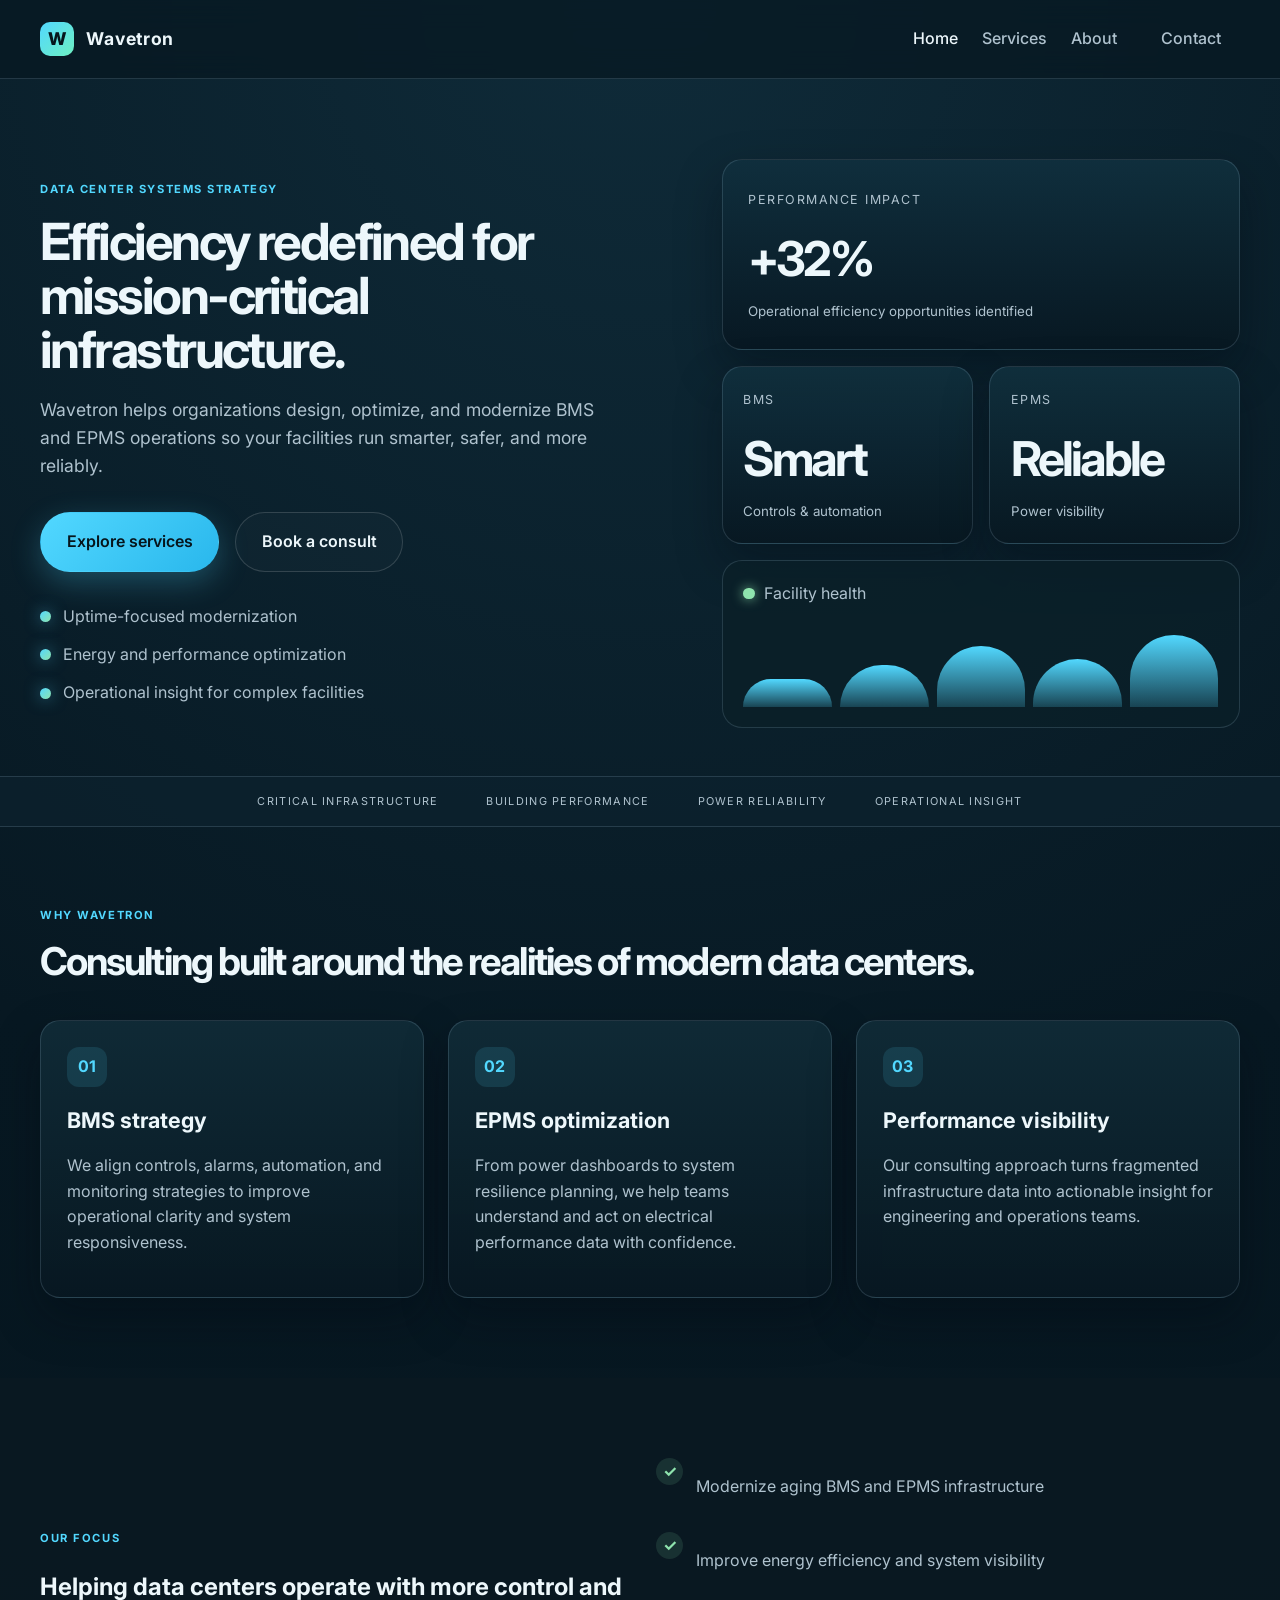
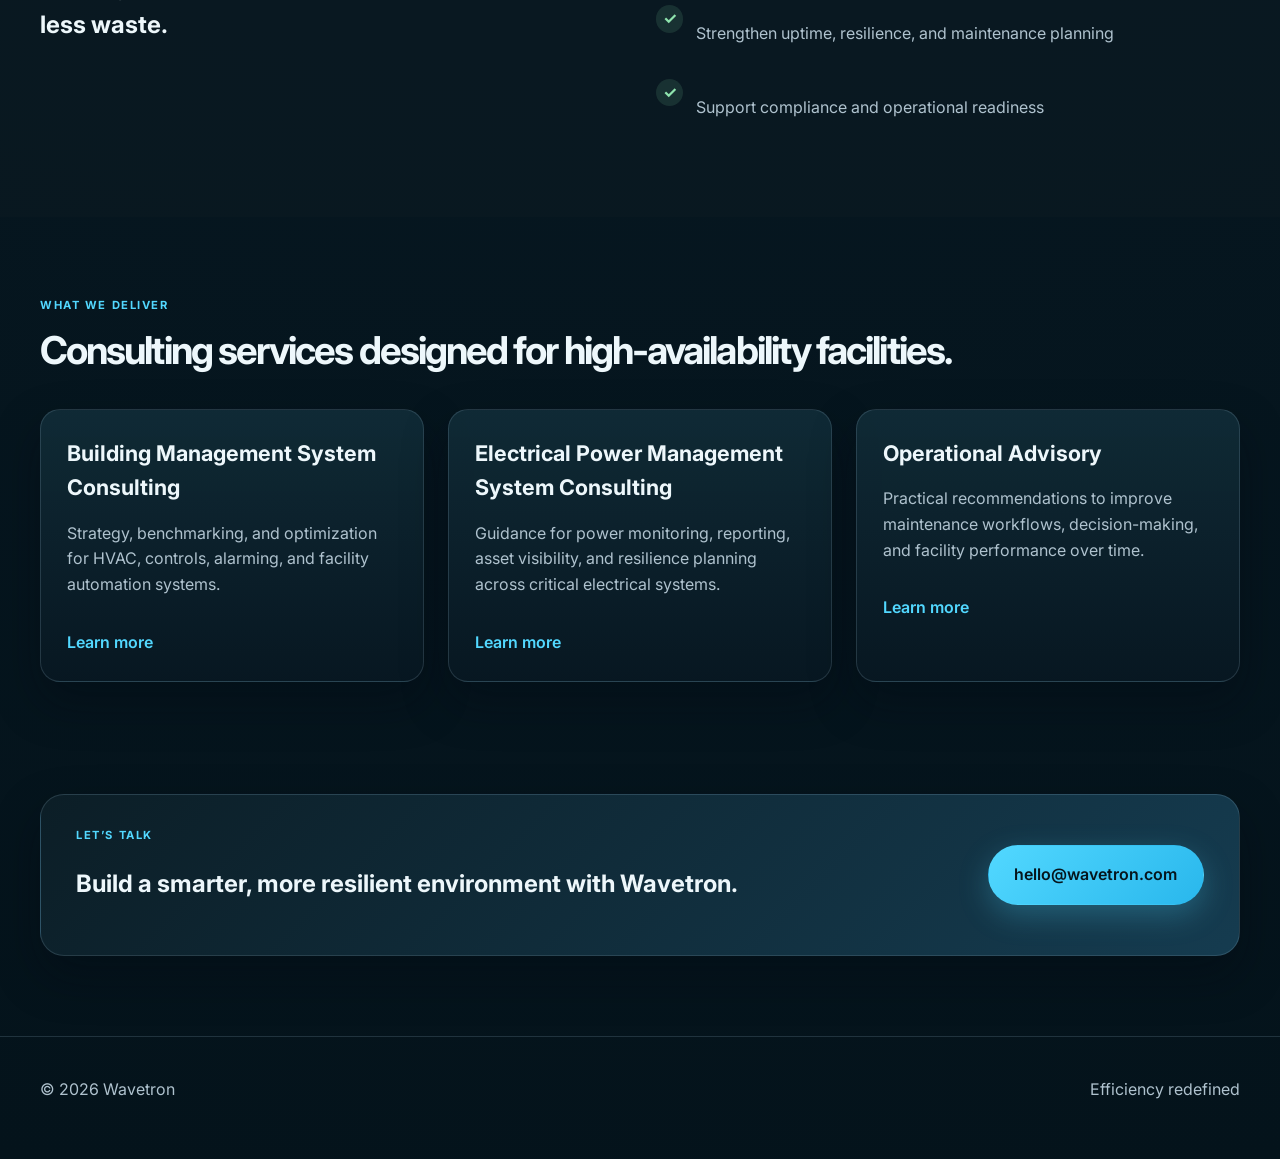
==== index.html @ efdc1553 "Create the Wavetron marketing website with home, services, and about pages plus styling and mobile n" ====
<!DOCTYPE html>
<html lang="en">
  <head>
    <meta charset="UTF-8" />
    <meta name="viewport" content="width=device-width, initial-scale=1.0" />
    <meta
      name="description"
      content="Wavetron provides BMS and EPMS consulting for data centers, helping operators improve uptime, energy efficiency, and operational performance."
    />
    <title>Wavetron | Efficiency Redefined</title>
    <link rel="preconnect" href="https://fonts.googleapis.com" />
    <link rel="preconnect" href="https://fonts.gstatic.com" crossorigin />
    <link
      href="https://fonts.googleapis.com/css2?family=Inter:wght@400;500;600;700;800&display=swap"
      rel="stylesheet"
    />
    <link rel="stylesheet" href="styles.css" />
  </head>
  <body>
    <header class="site-header">
      <div class="container nav-wrap">
        <a href="index.html" class="brand" aria-label="Wavetron home">
          <span class="brand-mark">W</span>
          <span>Wavetron</span>
        </a>

        <button class="nav-toggle" aria-label="Toggle navigation" aria-expanded="false">
          <span></span>
          <span></span>
          <span></span>
        </button>

        <nav class="site-nav" aria-label="Main navigation">
          <a href="index.html" class="active">Home</a>
          <a href="services.html">Services</a>
          <a href="about.html">About</a>
          <a href="#contact" class="btn btn-sm">Contact</a>
        </nav>
      </div>
    </header>

    <main>
      <section class="hero">
        <div class="container hero-grid">
          <div class="hero-copy">
            <p class="eyebrow">Data center systems strategy</p>
            <h1>Efficiency redefined for mission-critical infrastructure.</h1>
            <p class="lead">
              Wavetron helps organizations design, optimize, and modernize BMS and EPMS operations
              so your facilities run smarter, safer, and more reliably.
            </p>
            <div class="hero-actions">
              <a href="services.html" class="btn btn-primary">Explore services</a>
              <a href="#contact" class="btn btn-secondary">Book a consult</a>
            </div>
            <ul class="hero-points">
              <li>Uptime-focused modernization</li>
              <li>Energy and performance optimization</li>
              <li>Operational insight for complex facilities</li>
            </ul>
          </div>

          <div class="hero-panel" aria-label="Data center systems overview">
            <div class="metric-card large">
              <span class="metric-label">Performance impact</span>
              <strong>+32%</strong>
              <small>Operational efficiency opportunities identified</small>
            </div>
            <div class="mini-grid">
              <div class="metric-card">
                <span class="metric-label">BMS</span>
                <strong>Smart</strong>
                <small>Controls & automation</small>
              </div>
              <div class="metric-card">
                <span class="metric-label">EPMS</span>
                <strong>Reliable</strong>
                <small>Power visibility</small>
              </div>
            </div>
            <div class="signal-box">
              <div class="signal-header">
                <span class="dot green"></span>
                <span>Facility health</span>
              </div>
              <div class="signal-lines">
                <span></span>
                <span></span>
                <span></span>
                <span></span>
                <span></span>
              </div>
            </div>
          </div>
        </div>
      </section>

      <section class="logo-strip">
        <div class="container strip-inner">
          <span>Critical infrastructure</span>
          <span>Building performance</span>
          <span>Power reliability</span>
          <span>Operational insight</span>
        </div>
      </section>

      <section class="section">
        <div class="container">
          <div class="section-heading">
            <p class="eyebrow">Why Wavetron</p>
            <h2>Consulting built around the realities of modern data centers.</h2>
          </div>

          <div class="feature-grid">
            <article class="feature-card">
              <div class="icon">01</div>
              <h3>BMS strategy</h3>
              <p>
                We align controls, alarms, automation, and monitoring strategies to improve operational clarity and system responsiveness.
              </p>
            </article>
            <article class="feature-card">
              <div class="icon">02</div>
              <h3>EPMS optimization</h3>
              <p>
                From power dashboards to system resilience planning, we help teams understand and act on electrical performance data with confidence.
              </p>
            </article>
            <article class="feature-card">
              <div class="icon">03</div>
              <h3>Performance visibility</h3>
              <p>
                Our consulting approach turns fragmented infrastructure data into actionable insight for engineering and operations teams.
              </p>
            </article>
          </div>
        </div>
      </section>

      <section class="section alt-bg">
        <div class="container split-layout">
          <div>
            <p class="eyebrow">Our focus</p>
            <h2>Helping data centers operate with more control and less waste.</h2>
          </div>
          <div class="check-list">
            <div>
              <span class="check">✓</span>
              <p>Modernize aging BMS and EPMS infrastructure</p>
            </div>
            <div>
              <span class="check">✓</span>
              <p>Improve energy efficiency and system visibility</p>
            </div>
            <div>
              <span class="check">✓</span>
              <p>Strengthen uptime, resilience, and maintenance planning</p>
            </div>
            <div>
              <span class="check">✓</span>
              <p>Support compliance and operational readiness</p>
            </div>
          </div>
        </div>
      </section>

      <section class="section">
        <div class="container">
          <div class="section-heading">
            <p class="eyebrow">What we deliver</p>
            <h2>Consulting services designed for high-availability facilities.</h2>
          </div>

          <div class="service-preview-grid">
            <article class="preview-card">
              <h3>Building Management System Consulting</h3>
              <p>
                Strategy, benchmarking, and optimization for HVAC, controls, alarming, and facility automation systems.
              </p>
              <a href="services.html">Learn more</a>
            </article>
            <article class="preview-card">
              <h3>Electrical Power Management System Consulting</h3>
              <p>
                Guidance for power monitoring, reporting, asset visibility, and resilience planning across critical electrical systems.
              </p>
              <a href="services.html">Learn more</a>
            </article>
            <article class="preview-card">
              <h3>Operational Advisory</h3>
              <p>
                Practical recommendations to improve maintenance workflows, decision-making, and facility performance over time.
              </p>
              <a href="services.html">Learn more</a>
            </article>
          </div>
        </div>
      </section>

      <section class="cta-band" id="contact">
        <div class="container cta-inner">
          <div>
            <p class="eyebrow">Let’s talk</p>
            <h2>Build a smarter, more resilient environment with Wavetron.</h2>
          </div>
          <a href="mailto:hello@wavetron.com" class="btn btn-primary">hello@wavetron.com</a>
        </div>
      </section>
    </main>

    <footer class="site-footer">
      <div class="container footer-inner">
        <p>© <span id="year"></span> Wavetron</p>
        <p>Efficiency redefined</p>
      </div>
    </footer>

    <script src="script.js"></script>
  </body>
</html>
---- styles.css ----
:root {
  --bg: #071822;
  --bg-soft: #0d2330;
  --panel: rgba(12, 31, 39, 0.9);
  --panel-strong: #102f3d;
  --line: rgba(161, 196, 214, 0.18);
  --text: #edf7fb;
  --muted: #afc2ce;
  --accent: #52d8ff;
  --accent-strong: #29b7ec;
  --accent-soft: rgba(82, 216, 255, 0.12);
  --success: #8fe4ae;
  --shadow: 0 20px 45px rgba(3, 9, 17, 0.35);
  --radius: 20px;
  --max-width: 1200px;
}

* {
  box-sizing: border-box;
}

html {
  scroll-behavior: smooth;
}

body {
  margin: 0;
  font-family: "Inter", sans-serif;
  background: radial-gradient(circle at top, #0f2b39 0%, var(--bg) 42%, #04131b 100%);
  color: var(--text);
  line-height: 1.6;
}

a {
  color: inherit;
  text-decoration: none;
}

img {
  max-width: 100%;
  display: block;
}

.container {
  width: min(var(--max-width), calc(100% - 2rem));
  margin: 0 auto;
}

.site-header {
  position: sticky;
  top: 0;
  z-index: 20;
  backdrop-filter: blur(14px);
  background: rgba(7, 24, 34, 0.75);
  border-bottom: 1px solid var(--line);
}

.nav-wrap {
  display: flex;
  align-items: center;
  justify-content: space-between;
  min-height: 78px;
}

.brand {
  display: inline-flex;
  align-items: center;
  gap: 0.75rem;
  font-size: 1.1rem;
  font-weight: 700;
  letter-spacing: 0.04em;
}

.brand-mark {
  display: inline-grid;
  place-items: center;
  width: 2.15rem;
  height: 2.15rem;
  border-radius: 10px;
  background: linear-gradient(135deg, var(--accent), #6df0c2);
  color: #06151c;
  font-weight: 800;
}

.site-nav {
  display: flex;
  align-items: center;
  gap: 1.5rem;
}

.site-nav a {
  color: var(--muted);
  font-weight: 500;
  transition: color 0.2s ease;
}

.site-nav a:hover,
.site-nav a.active {
  color: var(--text);
}

.nav-toggle {
  display: none;
  flex-direction: column;
  gap: 0.3rem;
  background: transparent;
  border: 0;
  padding: 0.3rem;
  cursor: pointer;
}

.nav-toggle span {
  display: block;
  width: 1.5rem;
  height: 2px;
  background: var(--text);
  border-radius: 999px;
}

.btn {
  display: inline-flex;
  align-items: center;
  justify-content: center;
  border-radius: 999px;
  border: 1px solid transparent;
  font-weight: 600;
  transition: transform 0.2s ease, box-shadow 0.2s ease;
}

.btn:hover {
  transform: translateY(-1px);
}

.btn-sm {
  padding: 0.75rem 1.15rem;
}

.btn-primary {
  background: linear-gradient(135deg, var(--accent), var(--accent-strong));
  color: #06151c;
  padding: 1rem 1.6rem;
  box-shadow: 0 10px 30px rgba(82, 216, 255, 0.26);
}

.btn-secondary {
  border-color: rgba(255, 255, 255, 0.15);
  background: rgba(255, 255, 255, 0.02);
  color: var(--text);
  padding: 1rem 1.6rem;
}

.hero, .page-hero {
  padding: 5rem 0 3rem;
}

.hero-grid {
  display: grid;
  grid-template-columns: 1.1fr 0.9fr;
  gap: 3rem;
  align-items: center;
}

.eyebrow {
  margin: 0 0 1rem;
  text-transform: uppercase;
  letter-spacing: 0.14em;
  font-size: 0.7rem;
  font-weight: 700;
  color: var(--accent);
}

.hero-copy h1,
.page-hero h1,
.section-heading h2,
.detail-card h2,
.about-intro h2 {
  margin: 0;
  line-height: 1.05;
  letter-spacing: -0.05em;
}

.hero-copy h1 {
  font-size: clamp(2.8rem, 4vw, 5rem);
  max-width: 620px;
}

.lead {
  max-width: 560px;
  margin: 1.2rem 0 0;
  color: var(--muted);
  font-size: 1.1rem;
}

.hero-actions {
  display: flex;
  flex-wrap: wrap;
  gap: 1rem;
  margin-top: 2rem;
}

.hero-points {
  list-style: none;
  padding: 0;
  margin: 2rem 0 0;
  display: grid;
  gap: 0.8rem;
  color: var(--muted);
}

.hero-points li {
  display: flex;
  align-items: center;
  gap: 0.75rem;
}

.hero-points li::before {
  content: "";
  width: 0.7rem;
  height: 0.7rem;
  border-radius: 50%;
  background: linear-gradient(135deg, var(--accent), var(--success));
  box-shadow: 0 0 16px rgba(82, 216, 255, 0.5);
}

.hero-panel {
  display: grid;
  gap: 1rem;
}

.metric-card {
  background: linear-gradient(180deg, rgba(16, 47, 61, 0.96), rgba(8, 24, 34, 0.96));
  border: 1px solid var(--line);
  border-radius: var(--radius);
  padding: 1.2rem 1.3rem;
  box-shadow: var(--shadow);
}

.metric-card.large {
  padding: 1.6rem;
}

.metric-label {
  display: inline-block;
  color: var(--muted);
  font-size: 0.78rem;
  text-transform: uppercase;
  letter-spacing: 0.12em;
  margin-bottom: 0.7rem;
}

.metric-card strong {
  display: block;
  font-size: clamp(2rem, 4vw, 3rem);
  letter-spacing: -0.06em;
}

.metric-card small {
  color: var(--muted);
}

.mini-grid {
  display: grid;
  grid-template-columns: repeat(2, minmax(0, 1fr));
  gap: 1rem;
}

.signal-box {
  background: rgba(11, 32, 41, 0.9);
  border: 1px solid var(--line);
  border-radius: var(--radius);
  padding: 1.25rem 1.3rem;
}

.signal-header {
  display: flex;
  align-items: center;
  gap: 0.6rem;
  color: var(--muted);
}

.dot {
  width: 0.7rem;
  height: 0.7rem;
  display: inline-block;
  border-radius: 50%;
}

.dot.green {
  background: var(--success);
  box-shadow: 0 0 12px rgba(143, 228, 174, 0.8);
}

.signal-lines {
  display: grid;
  grid-template-columns: repeat(5, minmax(0, 1fr));
  gap: 0.5rem;
  align-items: end;
  height: 80px;
  margin-top: 1.3rem;
}

.signal-lines span {
  display: block;
  border-radius: 999px 999px 0 0;
  background: linear-gradient(180deg, var(--accent), rgba(82, 216, 255, 0.2));
}

.signal-lines span:nth-child(1) { height: 35%; }
.signal-lines span:nth-child(2) { height: 52%; }
.signal-lines span:nth-child(3) { height: 76%; }
.signal-lines span:nth-child(4) { height: 60%; }
.signal-lines span:nth-child(5) { height: 90%; }

.logo-strip {
  border-top: 1px solid var(--line);
  border-bottom: 1px solid var(--line);
  background: rgba(13, 35, 48, 0.55);
}

.strip-inner {
  display: flex;
  justify-content: center;
  flex-wrap: wrap;
  gap: 1.5rem 3rem;
  padding: 1rem 0;
  color: var(--muted);
  text-transform: uppercase;
  letter-spacing: 0.12em;
  font-size: 0.68rem;
}

.section {
  padding: 5rem 0;
}

.alt-bg {
  background: rgba(10, 25, 33, 0.7);
}

.section-heading {
  margin-bottom: 2.4rem;
}

.section-heading.narrow {
  max-width: 760px;
}

.section-heading h2,
.detail-card h2,
.about-intro h2 {
  font-size: clamp(2.2rem, 3vw, 3.2rem);
}

.feature-grid,
.service-preview-grid,
.team-grid,
.impact-grid,
.values-grid {
  display: grid;
  gap: 1.5rem;
}

.feature-grid {
  grid-template-columns: repeat(3, minmax(0, 1fr));
}

.feature-card,
.preview-card,
.team-card,
.impact-card,
.value-card,
.detail-card {
  background: linear-gradient(180deg, rgba(17, 44, 56, 0.9), rgba(8, 24, 34, 0.92));
  border: 1px solid var(--line);
  border-radius: var(--radius);
  box-shadow: var(--shadow);
}

.feature-card,
.preview-card,
.team-card,
.impact-card,
.value-card {
  padding: 1.6rem;
}

.feature-card .icon {
  display: inline-grid;
  place-items: center;
  width: 2.5rem;
  height: 2.5rem;
  border-radius: 12px;
  background: var(--accent-soft);
  color: var(--accent);
  font-weight: 700;
  margin-bottom: 1rem;
}

.feature-card h3,
.preview-card h3,
.team-card h3,
.value-card h3 {
  margin: 0 0 0.8rem;
  font-size: 1.35rem;
}

.feature-card p,
.preview-card p,
.team-card p,
.impact-card p,
.value-card p,
.detail-card p,
.about-intro p,
.timeline-item p,
.check-list p,
.service-details li {
  color: var(--muted);
}

.split-layout {
  display: grid;
  grid-template-columns: 1fr 1fr;
  gap: 2rem;
  align-items: center;
}

.check-list {
  display: grid;
  gap: 1rem;
}

.check-list > div {
  display: flex;
  align-items: flex-start;
  gap: 0.8rem;
}

.check {
  display: inline-grid;
  place-items: center;
  width: 1.7rem;
  height: 1.7rem;
  border-radius: 50%;
  background: rgba(143, 228, 174, 0.12);
  color: var(--success);
  font-weight: 700;
}

.service-preview-grid {
  grid-template-columns: repeat(3, minmax(0, 1fr));
}

.preview-card a {
  display: inline-block;
  margin-top: 1rem;
  color: var(--accent);
  font-weight: 600;
}

.cta-band {
  padding: 2rem 0 5rem;
}

.cta-inner {
  display: flex;
  align-items: center;
  justify-content: space-between;
  gap: 1.5rem;
  background: linear-gradient(135deg, rgba(12, 31, 39, 0.96), rgba(22, 62, 82, 0.96));
  border: 1px solid var(--line);
  border-radius: 24px;
  padding: 2rem 2.2rem;
  box-shadow: var(--shadow);
}

.compact-band {
  padding-top: 0;
}

.site-footer {
  border-top: 1px solid var(--line);
  padding: 1.5rem 0 2.5rem;
}

.footer-inner {
  display: flex;
  align-items: center;
  justify-content: space-between;
  gap: 1rem;
  color: var(--muted);
}

.page-hero.compact {
  padding-top: 4.5rem;
}

.narrow {
  max-width: 820px;
}

.service-details {
  display: grid;
  grid-template-columns: repeat(2, minmax(0, 1fr));
  gap: 1.5rem;
}

.detail-card {
  padding: 2rem;
}

.detail-card ul {
  margin: 1.3rem 0 0;
  padding-left: 1.1rem;
  display: grid;
  gap: 0.7rem;
}

.timeline {
  display: grid;
  gap: 1rem;
}

.timeline-item {
  display: grid;
  grid-template-columns: 72px 1fr;
  gap: 1rem;
  background: rgba(15, 37, 48, 0.9);
  border: 1px solid var(--line);
  border-radius: var(--radius);
  padding: 1.2rem 1.4rem;
}

.timeline-item span {
  display: inline-grid;
  place-items: center;
  width: 3rem;
  height: 3rem;
  border-radius: 50%;
  background: var(--accent-soft);
  color: var(--accent);
  font-weight: 700;
}

.timeline-item h3 {
  margin: 0 0 0.35rem;
}

.impact-grid {
  grid-template-columns: repeat(3, minmax(0, 1fr));
}

.impact-card strong {
  display: block;
  margin-bottom: 0.6rem;
  font-size: 1.2rem;
}

.about-intro {
  display: grid;
  grid-template-columns: 1.1fr 0.9fr;
  gap: 2rem;
  align-items: center;
}

.team-grid {
  grid-template-columns: repeat(3, minmax(0, 1fr));
}

.avatar {
  display: inline-grid;
  place-items: center;
  width: 3.3rem;
  height: 3.3rem;
  border-radius: 50%;
  background: linear-gradient(135deg, var(--accent), #8fe4ae);
  color: #06151c;
  font-weight: 800;
  margin-bottom: 0.95rem;
}

.values-grid {
  grid-template-columns: repeat(3, minmax(0, 1fr));
}

.value-card span {
  display: inline-block;
  color: var(--accent);
  font-weight: 700;
  margin-bottom: 0.8rem;
}

@media (max-width: 900px) {
  .hero-grid,
  .split-layout,
  .about-intro,
  .service-details,
  .feature-grid,
  .service-preview-grid,
  .team-grid,
  .impact-grid,
  .values-grid {
    grid-template-columns: 1fr;
  }

  .cta-inner,
  .footer-inner {
    flex-direction: column;
    align-items: flex-start;
  }
}

@media (max-width: 720px) {
  .nav-toggle {
    display: flex;
  }

  .site-nav {
    position: absolute;
    top: 78px;
    left: 1rem;
    right: 1rem;
    display: none;
    flex-direction: column;
    align-items: flex-start;
    gap: 0.8rem;
    padding: 1rem 1.2rem;
    background: rgba(7, 24, 34, 0.96);
    border: 1px solid var(--line);
    border-radius: 18px;
    box-shadow: var(--shadow);
  }

  .site-nav.is-open {
    display: flex;
  }

  .hero {
    padding-top: 3rem;
  }

  .section {
    padding: 4rem 0;
  }

  .cta-inner {
    padding: 1.5rem;
  }
}
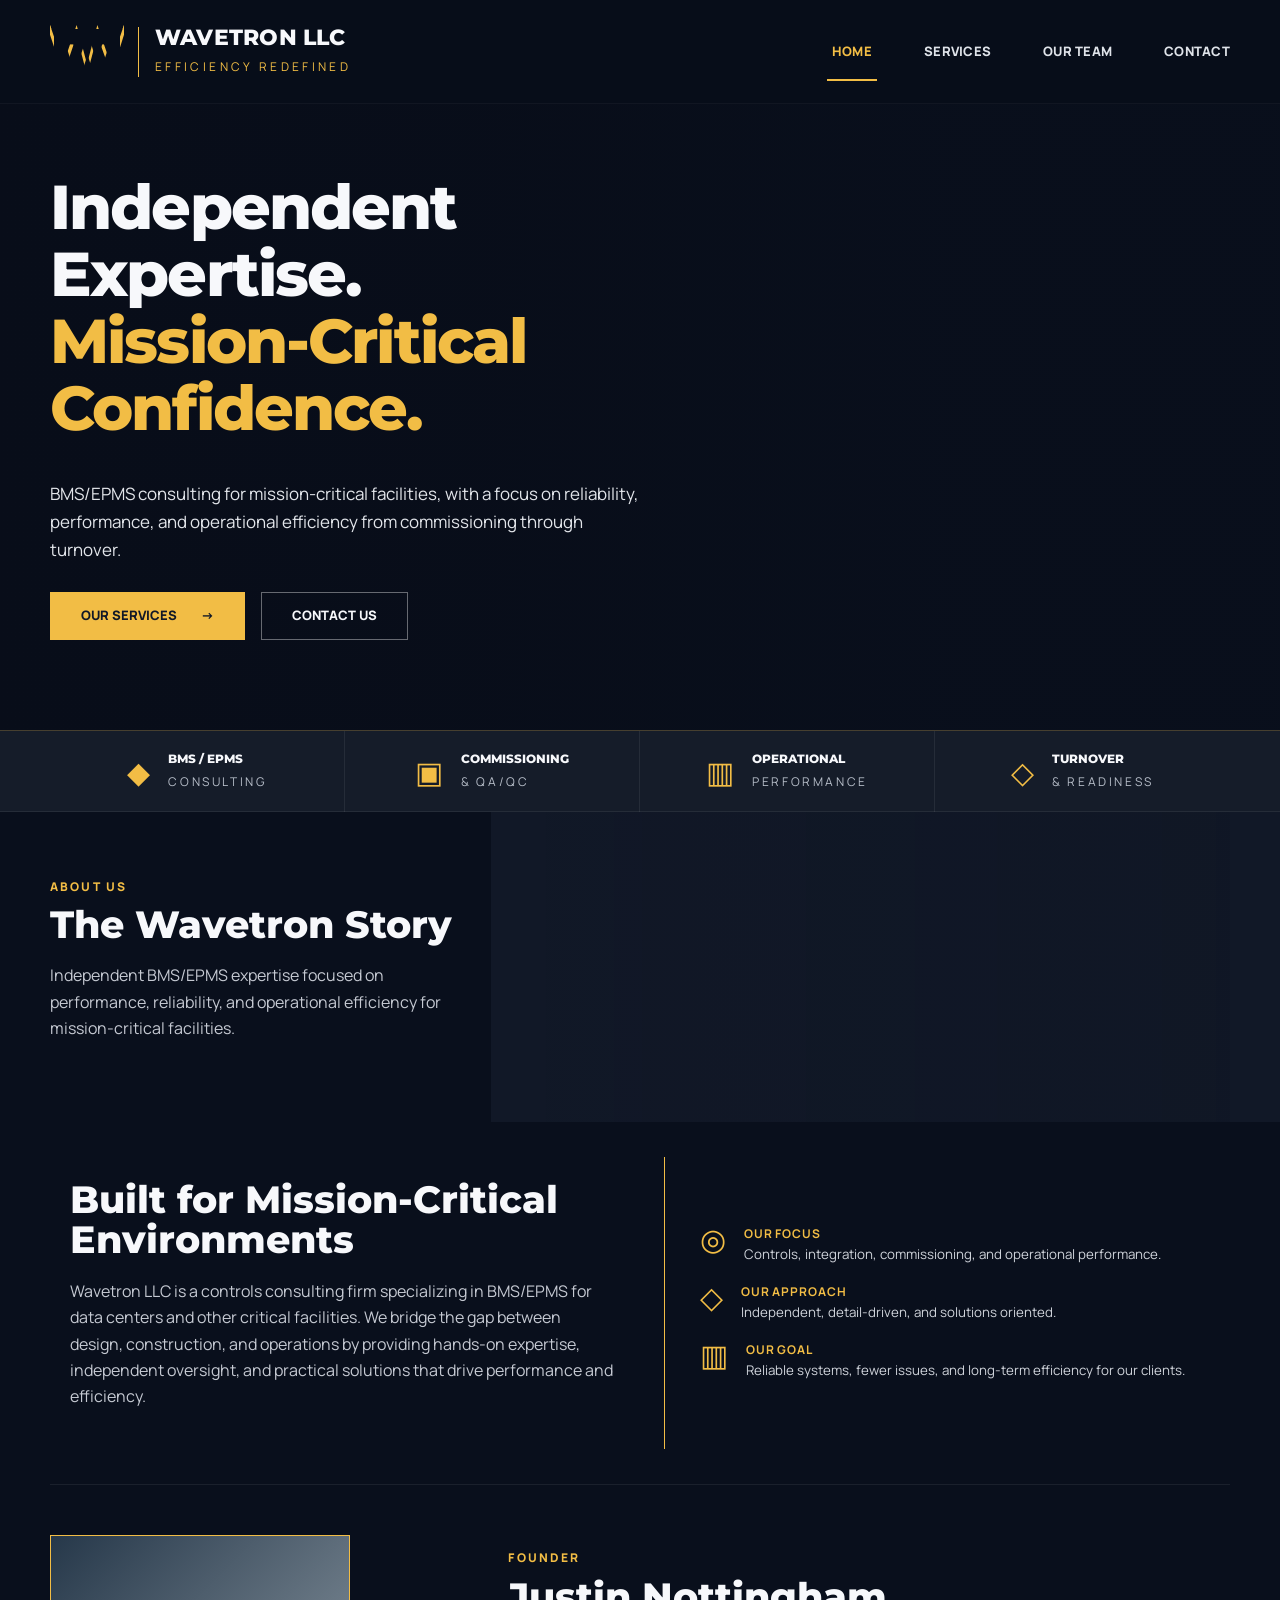
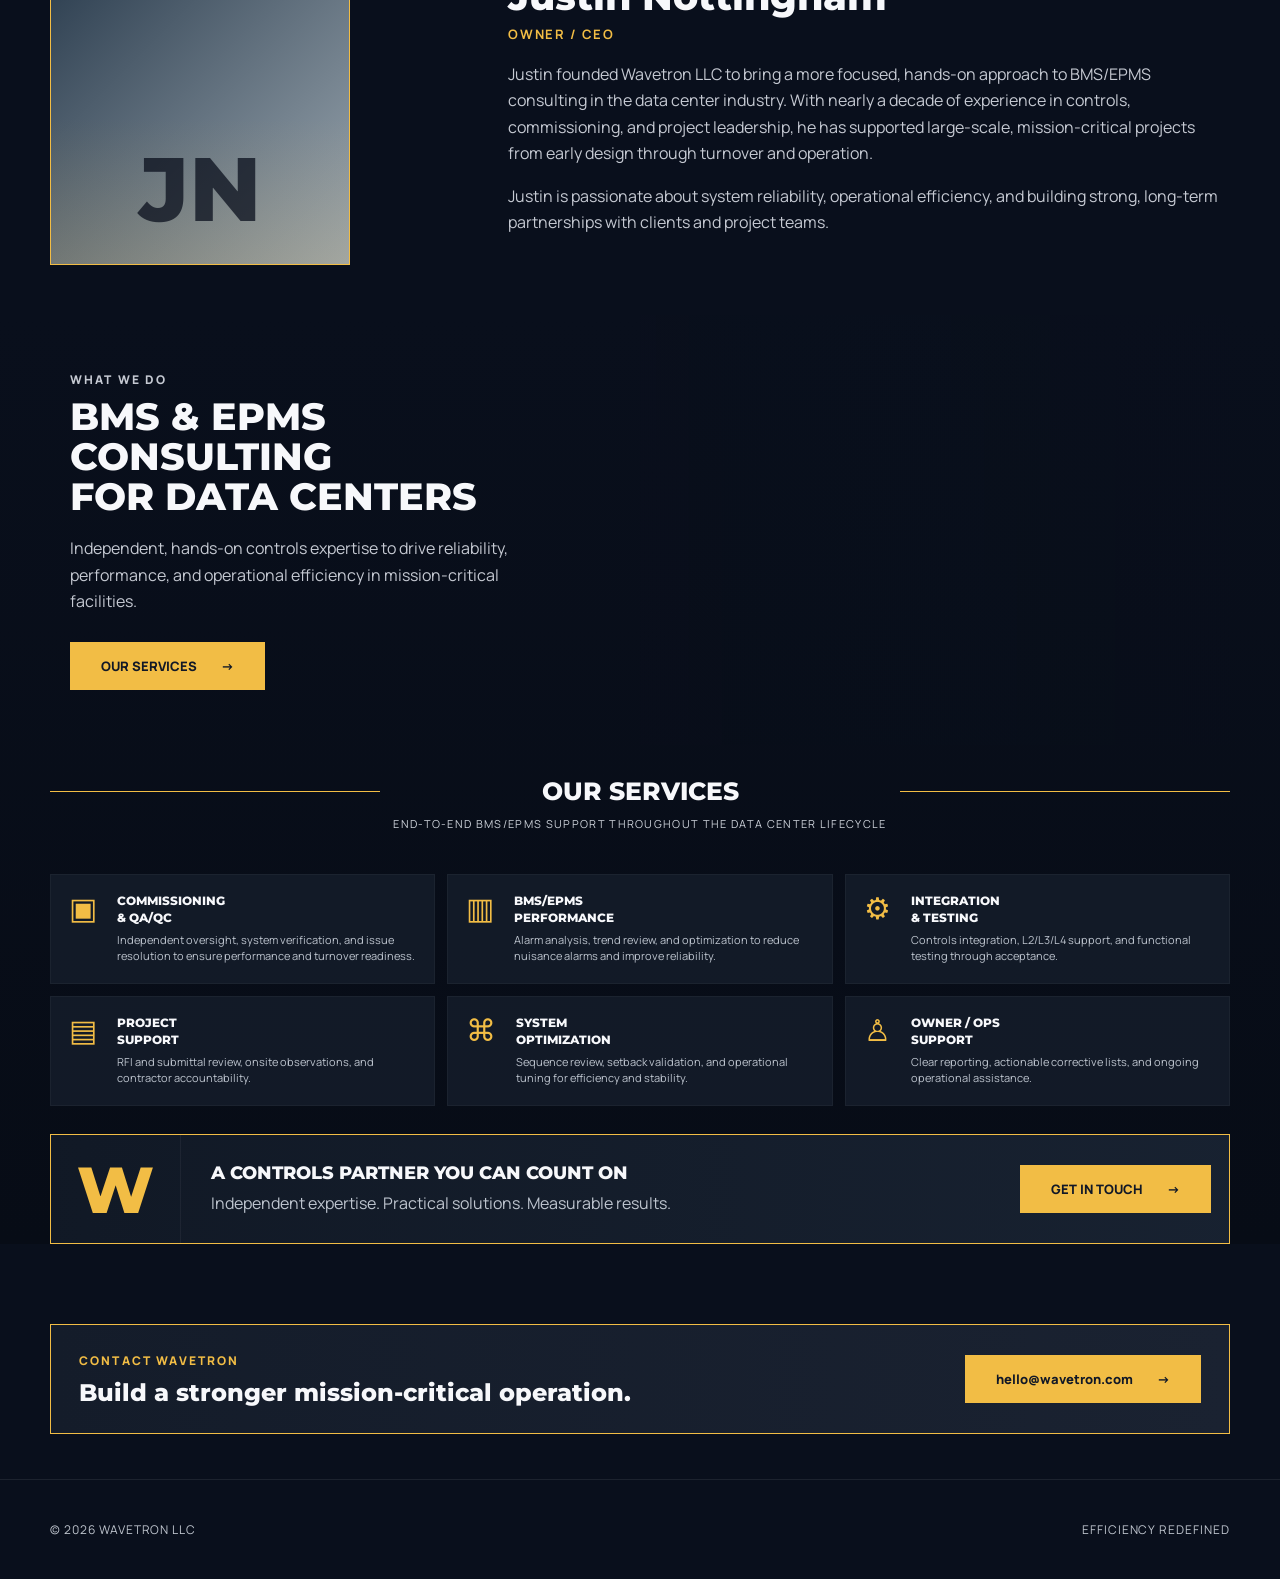
==== commit 9489179d: "Redesign Wavetron website to match the supplied dark navy and gold reference layout" ====
--- a/index.html
+++ b/index.html
@@ -3,218 +3,122 @@
   <head>
     <meta charset="UTF-8" />
     <meta name="viewport" content="width=device-width, initial-scale=1.0" />
-    <meta
-      name="description"
-      content="Wavetron provides BMS and EPMS consulting for data centers, helping operators improve uptime, energy efficiency, and operational performance."
-    />
-    <title>Wavetron | Efficiency Redefined</title>
+    <meta name="description" content="Wavetron provides BMS and EPMS consulting for mission-critical facilities, with a focus on reliability, performance, and operational efficiency." />
+    <title>Wavetron LLC | Efficiency Redefined</title>
     <link rel="preconnect" href="https://fonts.googleapis.com" />
     <link rel="preconnect" href="https://fonts.gstatic.com" crossorigin />
-    <link
-      href="https://fonts.googleapis.com/css2?family=Inter:wght@400;500;600;700;800&display=swap"
-      rel="stylesheet"
-    />
+    <link href="https://fonts.googleapis.com/css2?family=Manrope:wght@400;500;600;700;800&family=Montserrat:wght@600;700;800&display=swap" rel="stylesheet" />
     <link rel="stylesheet" href="styles.css" />
   </head>
   <body>
     <header class="site-header">
       <div class="container nav-wrap">
-        <a href="index.html" class="brand" aria-label="Wavetron home">
-          <span class="brand-mark">W</span>
-          <span>Wavetron</span>
+        <a href="index.html" class="brand" aria-label="Wavetron LLC home">
+          <span class="brand-mark" aria-hidden="true">W</span>
+          <span class="brand-copy"><strong>WAVETRON LLC</strong><small>EFFICIENCY REDEFINED</small></span>
         </a>
-
-        <button class="nav-toggle" aria-label="Toggle navigation" aria-expanded="false">
-          <span></span>
-          <span></span>
-          <span></span>
-        </button>
-
+        <button class="nav-toggle" aria-label="Toggle navigation" aria-expanded="false"><span></span><span></span><span></span></button>
         <nav class="site-nav" aria-label="Main navigation">
-          <a href="index.html" class="active">Home</a>
-          <a href="services.html">Services</a>
-          <a href="about.html">About</a>
-          <a href="#contact" class="btn btn-sm">Contact</a>
+          <a href="index.html" class="active">HOME</a>
+          <a href="services.html">SERVICES</a>
+          <a href="about.html">OUR TEAM</a>
+          <a href="#contact">CONTACT</a>
         </nav>
       </div>
     </header>
 
     <main>
-      <section class="hero">
+      <section class="hero home-hero">
         <div class="container hero-grid">
           <div class="hero-copy">
-            <p class="eyebrow">Data center systems strategy</p>
-            <h1>Efficiency redefined for mission-critical infrastructure.</h1>
-            <p class="lead">
-              Wavetron helps organizations design, optimize, and modernize BMS and EPMS operations
-              so your facilities run smarter, safer, and more reliably.
-            </p>
+            <h1>Independent Expertise.<br><span>Mission-Critical Confidence.</span></h1>
+            <p class="lead">BMS/EPMS consulting for mission-critical facilities, with a focus on reliability, performance, and operational efficiency from commissioning through turnover.</p>
             <div class="hero-actions">
-              <a href="services.html" class="btn btn-primary">Explore services</a>
-              <a href="#contact" class="btn btn-secondary">Book a consult</a>
-            </div>
-            <ul class="hero-points">
-              <li>Uptime-focused modernization</li>
-              <li>Energy and performance optimization</li>
-              <li>Operational insight for complex facilities</li>
-            </ul>
-          </div>
-
-          <div class="hero-panel" aria-label="Data center systems overview">
-            <div class="metric-card large">
-              <span class="metric-label">Performance impact</span>
-              <strong>+32%</strong>
-              <small>Operational efficiency opportunities identified</small>
-            </div>
-            <div class="mini-grid">
-              <div class="metric-card">
-                <span class="metric-label">BMS</span>
-                <strong>Smart</strong>
-                <small>Controls & automation</small>
-              </div>
-              <div class="metric-card">
-                <span class="metric-label">EPMS</span>
-                <strong>Reliable</strong>
-                <small>Power visibility</small>
-              </div>
-            </div>
-            <div class="signal-box">
-              <div class="signal-header">
-                <span class="dot green"></span>
-                <span>Facility health</span>
-              </div>
-              <div class="signal-lines">
-                <span></span>
-                <span></span>
-                <span></span>
-                <span></span>
-                <span></span>
-              </div>
+              <a href="services.html" class="btn btn-primary">OUR SERVICES <span aria-hidden="true">→</span></a>
+              <a href="#contact" class="btn btn-secondary">CONTACT US</a>
             </div>
           </div>
         </div>
       </section>
 
-      <section class="logo-strip">
-        <div class="container strip-inner">
-          <span>Critical infrastructure</span>
-          <span>Building performance</span>
-          <span>Power reliability</span>
-          <span>Operational insight</span>
+      <section class="capabilities-strip" aria-label="Core capabilities">
+        <div class="container capability-grid">
+          <div class="capability"><span class="line-icon">◆</span><div><strong>BMS / EPMS</strong><small>CONSULTING</small></div></div>
+          <div class="capability"><span class="line-icon">▣</span><div><strong>COMMISSIONING</strong><small>&amp; QA/QC</small></div></div>
+          <div class="capability"><span class="line-icon">▥</span><div><strong>OPERATIONAL</strong><small>PERFORMANCE</small></div></div>
+          <div class="capability"><span class="line-icon">◇</span><div><strong>TURNOVER</strong><small>&amp; READINESS</small></div></div>
         </div>
       </section>
 
-      <section class="section">
-        <div class="container">
-          <div class="section-heading">
-            <p class="eyebrow">Why Wavetron</p>
-            <h2>Consulting built around the realities of modern data centers.</h2>
+      <section class="story-section">
+        <div class="container story-grid">
+          <div class="story-copy">
+            <p class="eyebrow">ABOUT US</p>
+            <h2>The Wavetron Story</h2>
+            <p>Independent BMS/EPMS expertise focused on performance, reliability, and operational efficiency for mission-critical facilities.</p>
           </div>
-
-          <div class="feature-grid">
-            <article class="feature-card">
-              <div class="icon">01</div>
-              <h3>BMS strategy</h3>
-              <p>
-                We align controls, alarms, automation, and monitoring strategies to improve operational clarity and system responsiveness.
-              </p>
-            </article>
-            <article class="feature-card">
-              <div class="icon">02</div>
-              <h3>EPMS optimization</h3>
-              <p>
-                From power dashboards to system resilience planning, we help teams understand and act on electrical performance data with confidence.
-              </p>
-            </article>
-            <article class="feature-card">
-              <div class="icon">03</div>
-              <h3>Performance visibility</h3>
-              <p>
-                Our consulting approach turns fragmented infrastructure data into actionable insight for engineering and operations teams.
-              </p>
-            </article>
+          <div class="story-image" role="img" aria-label="Mission-critical data center corridor"></div>
+        </div>
+        <div class="container story-details">
+          <div class="story-main">
+            <h2>Built for Mission-Critical Environments</h2>
+            <p>Wavetron LLC is a controls consulting firm specializing in BMS/EPMS for data centers and other critical facilities. We bridge the gap between design, construction, and operations by providing hands-on expertise, independent oversight, and practical solutions that drive performance and efficiency.</p>
+          </div>
+          <div class="story-list">
+            <div><span class="line-icon">◎</span><p><strong>OUR FOCUS</strong><small>Controls, integration, commissioning, and operational performance.</small></p></div>
+            <div><span class="line-icon">◇</span><p><strong>OUR APPROACH</strong><small>Independent, detail-driven, and solutions oriented.</small></p></div>
+            <div><span class="line-icon">▥</span><p><strong>OUR GOAL</strong><small>Reliable systems, fewer issues, and long-term efficiency for our clients.</small></p></div>
+          </div>
+        </div>
+        <div class="container founder-grid">
+          <div class="founder-portrait"><span>JN</span></div>
+          <div class="founder-copy">
+            <p class="eyebrow">FOUNDER</p>
+            <h2>Justin Nottingham</h2>
+            <h3>OWNER / CEO</h3>
+            <p>Justin founded Wavetron LLC to bring a more focused, hands-on approach to BMS/EPMS consulting in the data center industry. With nearly a decade of experience in controls, commissioning, and project leadership, he has supported large-scale, mission-critical projects from early design through turnover and operation.</p>
+            <p>Justin is passionate about system reliability, operational efficiency, and building strong, long-term partnerships with clients and project teams.</p>
           </div>
         </div>
       </section>
 
-      <section class="section alt-bg">
-        <div class="container split-layout">
-          <div>
-            <p class="eyebrow">Our focus</p>
-            <h2>Helping data centers operate with more control and less waste.</h2>
+      <section class="services-preview">
+        <div class="container services-hero-grid">
+          <div class="services-copy">
+            <p class="eyebrow">WHAT WE DO</p>
+            <h2>BMS &amp; EPMS<br>CONSULTING<br>FOR DATA CENTERS</h2>
+            <p>Independent, hands-on controls expertise to drive reliability, performance, and operational efficiency in mission-critical facilities.</p>
+            <a href="services.html" class="btn btn-primary">OUR SERVICES <span>→</span></a>
           </div>
-          <div class="check-list">
-            <div>
-              <span class="check">✓</span>
-              <p>Modernize aging BMS and EPMS infrastructure</p>
-            </div>
-            <div>
-              <span class="check">✓</span>
-              <p>Improve energy efficiency and system visibility</p>
-            </div>
-            <div>
-              <span class="check">✓</span>
-              <p>Strengthen uptime, resilience, and maintenance planning</p>
-            </div>
-            <div>
-              <span class="check">✓</span>
-              <p>Support compliance and operational readiness</p>
-            </div>
+          <div class="services-image" role="img" aria-label="Data center infrastructure hallway"></div>
+        </div>
+        <div class="container">
+          <div class="services-heading"><h2>OUR SERVICES</h2><p>END-TO-END BMS/EPMS SUPPORT THROUGHOUT THE DATA CENTER LIFECYCLE</p></div>
+          <div class="services-grid">
+            <article><span class="line-icon">▣</span><div><h3>COMMISSIONING<br>&amp; QA/QC</h3><p>Independent oversight, system verification, and issue resolution to ensure performance and turnover readiness.</p></div></article>
+            <article><span class="line-icon">▥</span><div><h3>BMS/EPMS<br>PERFORMANCE</h3><p>Alarm analysis, trend review, and optimization to reduce nuisance alarms and improve reliability.</p></div></article>
+            <article><span class="line-icon">⚙</span><div><h3>INTEGRATION<br>&amp; TESTING</h3><p>Controls integration, L2/L3/L4 support, and functional testing through acceptance.</p></div></article>
+            <article><span class="line-icon">▤</span><div><h3>PROJECT<br>SUPPORT</h3><p>RFI and submittal review, onsite observations, and contractor accountability.</p></div></article>
+            <article><span class="line-icon">⌘</span><div><h3>SYSTEM<br>OPTIMIZATION</h3><p>Sequence review, setback validation, and operational tuning for efficiency and stability.</p></div></article>
+            <article><span class="line-icon">♙</span><div><h3>OWNER / OPS<br>SUPPORT</h3><p>Clear reporting, actionable corrective lists, and ongoing operational assistance.</p></div></article>
           </div>
-        </div>
-      </section>
-
-      <section class="section">
-        <div class="container">
-          <div class="section-heading">
-            <p class="eyebrow">What we deliver</p>
-            <h2>Consulting services designed for high-availability facilities.</h2>
-          </div>
-
-          <div class="service-preview-grid">
-            <article class="preview-card">
-              <h3>Building Management System Consulting</h3>
-              <p>
-                Strategy, benchmarking, and optimization for HVAC, controls, alarming, and facility automation systems.
-              </p>
-              <a href="services.html">Learn more</a>
-            </article>
-            <article class="preview-card">
-              <h3>Electrical Power Management System Consulting</h3>
-              <p>
-                Guidance for power monitoring, reporting, asset visibility, and resilience planning across critical electrical systems.
-              </p>
-              <a href="services.html">Learn more</a>
-            </article>
-            <article class="preview-card">
-              <h3>Operational Advisory</h3>
-              <p>
-                Practical recommendations to improve maintenance workflows, decision-making, and facility performance over time.
-              </p>
-              <a href="services.html">Learn more</a>
-            </article>
+          <div class="cta-panel">
+            <span class="cta-mark">W</span>
+            <div><h2>A CONTROLS PARTNER YOU CAN COUNT ON</h2><p>Independent expertise. Practical solutions. Measurable results.</p></div>
+            <a href="#contact" class="btn btn-primary">GET IN TOUCH <span>→</span></a>
           </div>
         </div>
       </section>
 
       <section class="cta-band" id="contact">
         <div class="container cta-inner">
-          <div>
-            <p class="eyebrow">Let’s talk</p>
-            <h2>Build a smarter, more resilient environment with Wavetron.</h2>
-          </div>
-          <a href="mailto:hello@wavetron.com" class="btn btn-primary">hello@wavetron.com</a>
+          <div><p class="eyebrow">CONTACT WAVETRON</p><h2>Build a stronger mission-critical operation.</h2></div>
+          <a href="mailto:hello@wavetron.com" class="btn btn-primary">hello@wavetron.com <span>→</span></a>
         </div>
       </section>
     </main>
 
-    <footer class="site-footer">
-      <div class="container footer-inner">
-        <p>© <span id="year"></span> Wavetron</p>
-        <p>Efficiency redefined</p>
-      </div>
-    </footer>
-
+    <footer class="site-footer"><div class="container footer-inner"><p>© <span id="year"></span> WAVETRON LLC</p><p>EFFICIENCY REDEFINED</p></div></footer>
     <script src="script.js"></script>
   </body>
 </html>
--- a/styles.css
+++ b/styles.css
@@ -1,648 +1,116 @@
 :root {
-  --bg: #071822;
-  --bg-soft: #0d2330;
-  --panel: rgba(12, 31, 39, 0.9);
-  --panel-strong: #102f3d;
-  --line: rgba(161, 196, 214, 0.18);
-  --text: #edf7fb;
-  --muted: #afc2ce;
-  --accent: #52d8ff;
-  --accent-strong: #29b7ec;
-  --accent-soft: rgba(82, 216, 255, 0.12);
-  --success: #8fe4ae;
-  --shadow: 0 20px 45px rgba(3, 9, 17, 0.35);
-  --radius: 20px;
-  --max-width: 1200px;
+  --navy: #090f1c;
+  --navy-2: #101827;
+  --panel: #141c2a;
+  --panel-2: #1a2231;
+  --gold: #f2bd45;
+  --gold-2: #d99c24;
+  --text: #f7f8fb;
+  --muted: #c5c9d2;
+  --line: rgba(242,189,69,.22);
+  --max: 1180px;
 }
+* { box-sizing: border-box; }
+html { scroll-behavior: smooth; }
+body { margin: 0; font-family: "Manrope", sans-serif; background: var(--navy); color: var(--text); line-height: 1.65; }
+a { color: inherit; text-decoration: none; }
+img { max-width: 100%; display: block; }
+.container { width: min(var(--max), calc(100% - 48px)); margin: 0 auto; }
 
-* {
-  box-sizing: border-box;
+.site-header { height: 104px; position: relative; z-index: 30; background: rgba(8,13,25,.96); border-bottom: 1px solid rgba(255,255,255,.04); }
+.nav-wrap { height: 104px; display: flex; align-items: center; justify-content: space-between; }
+.brand { display: flex; align-items: center; gap: 14px; }
+.brand-mark { width: 74px; height: 54px; display: grid; place-items: center; color: var(--gold); border: 4px solid var(--gold); border-bottom: 0; clip-path: polygon(0 0,18% 72%,36% 0,50% 72%,64% 0,82% 72%,100% 0,100% 18%,83% 92%,64% 20%,50% 92%,36% 20%,18% 92%,0 18%); font: 800 38px/1 "Montserrat",sans-serif; padding-top: 8px; }
+.brand-copy { display: flex; flex-direction: column; border-left: 1px solid var(--gold); padding-left: 16px; }
+.brand-copy strong { font: 800 22px/1 "Montserrat",sans-serif; letter-spacing: .01em; }
+.brand-copy small { margin-top: 8px; color: var(--gold); font-size: 12px; letter-spacing: .28em; }
+.site-nav { display: flex; align-items: center; gap: 52px; }
+.site-nav a { position: relative; color: #dfe3e9; font-size: 13px; font-weight: 800; letter-spacing: .02em; }
+.site-nav a.active, .site-nav a:hover { color: var(--gold); }
+.site-nav a.active::after { content:""; position:absolute; left:-5px; right:-5px; bottom:-18px; height:2px; background:var(--gold); }
+.nav-toggle { display:none; border:0; background:transparent; }
+
+.hero { position: relative; min-height: 540px; background: linear-gradient(90deg, rgba(8,13,25,.98) 0%, rgba(8,13,25,.82) 38%, rgba(8,13,25,.12) 74%), url("https://images.unsplash.com/photo-1558494949-ef010cbdcc31?auto=format&fit=crop&w=1800&q=85") center/cover; }
+.home-hero { display:flex; align-items:center; }
+.hero-grid { display:grid; grid-template-columns: 58% 42%; }
+.hero-copy { padding: 70px 0 90px; }
+.hero-copy h1 { margin:0; font: 800 clamp(42px,5vw,62px)/1.08 "Montserrat",sans-serif; letter-spacing:-.03em; }
+.hero-copy h1 span { color:var(--gold); }
+.hero-copy .lead { max-width:590px; margin:38px 0 28px; padding-left:0; border-left:0; color:#e2e5ea; font-size:17px; }
+.hero-actions { display:flex; gap:16px; }
+.btn { min-height:48px; display:inline-flex; align-items:center; justify-content:center; gap:24px; padding:0 30px; border:1px solid transparent; font-size:13px; font-weight:800; }
+.btn-primary { background:var(--gold); color:#111827; border-radius:0; }
+.btn-primary:hover { background:#ffd16a; }
+.btn-secondary { border:1px solid rgba(255,255,255,.38); background:rgba(8,13,25,.25); }
+
+.capabilities-strip { height:82px; background:#151c29; border-top:1px solid var(--line); border-bottom:1px solid rgba(255,255,255,.07); }
+.capability-grid { height:82px; display:grid; grid-template-columns:repeat(4,1fr); }
+.capability { display:flex; align-items:center; justify-content:center; gap:18px; border-right:1px solid rgba(255,255,255,.07); }
+.capability:last-child { border-right:0; }
+.line-icon { color:var(--gold); font-size:30px; line-height:1; }
+.capability div { display:flex; flex-direction:column; }
+.capability strong { font:800 12px/1.2 "Montserrat",sans-serif; }
+.capability small { margin-top:5px; color:#b7bec9; font-size:12px; letter-spacing:.22em; }
+
+.eyebrow { margin:0 0 8px; color:var(--gold); font-size:12px; font-weight:800; letter-spacing:.18em; }
+.story-section { background:var(--navy); }
+.story-grid { position:relative; min-height:310px; display:grid; grid-template-columns:42% 58%; align-items:center; }
+.story-grid::before { content:""; position:absolute; z-index:0; left:-900px; right:-900px; top:0; bottom:0; background:linear-gradient(90deg,#090f1c 0%,#090f1c 45%,#111827 45%,#111827 100%); }
+.story-copy, .story-image { position:relative; z-index:1; }
+.story-copy { padding-right:40px; }
+.story-copy h2 { margin:0 0 10px; font:800 38px/1.1 "Montserrat",sans-serif; }
+.story-copy p:last-child { max-width:430px; color:var(--muted); }
+.story-image { height:310px; background:linear-gradient(90deg,rgba(9,15,28,.05),rgba(9,15,28,.15)), url("https://images.unsplash.com/photo-1558494949-ef010cbdcc31?auto=format&fit=crop&w=1200&q=85") center/cover; }
+.story-details { min-height:310px; display:grid; grid-template-columns:52% 48%; border-bottom:1px solid rgba(255,255,255,.07); }
+.story-main { padding:58px 50px 58px 20px; }
+.story-main h2 { max-width:520px; margin:0 0 18px; font:800 38px/1.05 "Montserrat",sans-serif; }
+.story-main p { max-width:560px; color:var(--muted); }
+.story-list { margin:35px 0; padding:25px 18px 25px 35px; display:flex; flex-direction:column; justify-content:center; border-left:1px solid var(--gold); }
+.story-list div { display:flex; align-items:flex-start; gap:18px; margin:8px 0; }
+.story-list p { display:flex; flex-direction:column; margin:0; }
+.story-list strong { color:var(--gold); font-size:12px; letter-spacing:.08em; }
+.story-list small { color:#cfd3da; }
+.founder-grid { min-height:430px; display:grid; grid-template-columns:38% 62%; align-items:center; }
+.founder-portrait { height:330px; width:300px; border:1px solid var(--gold); background:linear-gradient(180deg,transparent 55%,rgba(217,156,36,.12)), linear-gradient(135deg,#26384a,#9ca8b1); display:flex; align-items:flex-end; justify-content:center; }
+.founder-portrait span { font:800 90px/1 "Montserrat",sans-serif; color:rgba(9,15,28,.75); margin-bottom:30px; }
+.founder-copy { padding:45px 0 45px 10px; }
+.founder-copy h2 { margin:0; font:800 38px/1.1 "Montserrat",sans-serif; }
+.founder-copy h3 { margin:6px 0 16px; color:var(--gold); font-size:13px; letter-spacing:.12em; }
+.founder-copy p:not(.eyebrow) { color:var(--muted); }
+
+.services-preview { background:linear-gradient(180deg,var(--navy),#070c16); }
+.services-hero-grid { min-height:350px; display:grid; grid-template-columns:50% 50%; }
+.services-copy { padding:55px 55px 55px 20px; }
+.services-copy h2 { margin:0 0 18px; font:800 38px/1.05 "Montserrat",sans-serif; }
+.services-copy p { max-width:480px; color:var(--muted); }
+.services-copy .btn { margin-top:12px; }
+.services-image { background:linear-gradient(90deg,rgba(9,15,28,.05),rgba(9,15,28,.12)), url("https://images.unsplash.com/photo-1558494949-ef010cbdcc31?auto=format&fit=crop&w=1400&q=85") center/cover; }
+.services-heading { text-align:center; padding:34px 0 30px; }
+.services-heading h2 { position:relative; margin:0; font:800 25px/1 "Montserrat",sans-serif; }
+.services-heading h2::before,.services-heading h2::after { content:""; position:absolute; top:12px; width:28%; height:1px; background:var(--gold); }
+.services-heading h2::before { left:0; }.services-heading h2::after { right:0; }
+.services-heading p { color:#cbd0d8; font-size:11px; letter-spacing:.12em; }
+.services-grid { display:grid; grid-template-columns:repeat(3,1fr); gap:12px; }
+.services-grid article { min-height:110px; display:flex; gap:20px; align-items:flex-start; padding:18px; background:rgba(20,28,42,.88); border:1px solid rgba(255,255,255,.04); }
+.services-grid h3 { margin:0 0 6px; font:800 12px/1.35 "Montserrat",sans-serif; }
+.services-grid p { margin:0; color:#bdc4ce; font-size:11px; line-height:1.45; }
+.cta-panel { min-height:108px; margin:28px 0 35px; display:grid; grid-template-columns:130px 1fr auto; align-items:center; border:1px solid var(--gold); background:linear-gradient(90deg,rgba(17,25,38,.98),rgba(24,34,49,.98)); }
+.cta-mark { height:108px; display:grid; place-items:center; color:var(--gold); border-right:1px solid rgba(255,255,255,.05); font:800 65px/1 "Montserrat",sans-serif; }
+.cta-panel div { padding:0 30px; }.cta-panel h2 { margin:0; font:800 18px/1.2 "Montserrat",sans-serif; }.cta-panel p { margin:5px 0 0; color:#bdc4ce; }.cta-panel .btn { margin-right:18px; }
+
+.page-hero { min-height:310px; display:flex; align-items:center; background:linear-gradient(90deg,#090f1c 0%,rgba(9,15,28,.88) 55%,rgba(9,15,28,.4)),url("https://images.unsplash.com/photo-1558494949-ef010cbdcc31?auto=format&fit=crop&w=1600&q=85") center/cover; }
+.page-hero h1 { margin:0; font:800 50px/1.08 "Montserrat",sans-serif; }.page-hero p:last-child { max-width:620px; color:var(--muted); }
+.section { padding:70px 0; }.alt-bg { background:#101827; }.section-heading { margin-bottom:32px; }.section-heading h2 { margin:0; font:800 38px/1.1 "Montserrat",sans-serif; }
+.service-details { display:grid; grid-template-columns:1fr 1fr; gap:18px; }.detail-card { padding:34px; background:var(--panel); border:1px solid rgba(255,255,255,.06); }.detail-card h2 { margin:0 0 12px; font:800 26px/1.1 "Montserrat",sans-serif; }.detail-card p:not(.eyebrow) { color:var(--muted); }.detail-card ul { margin:20px 0 0; padding-left:18px; }.detail-card li { color:#d2d6dd; margin:7px 0; }
+.timeline { display:grid; gap:10px; }.timeline-item { display:grid; grid-template-columns:72px 1fr; align-items:center; min-height:90px; background:var(--panel); border:1px solid rgba(255,255,255,.05); }.timeline-item > span { justify-self:center; color:var(--gold); font:800 22px/1 "Montserrat",sans-serif; }.timeline-item h3 { margin:0; }.timeline-item p { margin:3px 0 0; color:var(--muted); }
+.cta-band { padding:45px 0; }.cta-inner { min-height:110px; display:flex; align-items:center; justify-content:space-between; border:1px solid var(--gold); padding:20px 28px; background:linear-gradient(90deg,var(--panel),var(--panel-2)); }.cta-inner h2 { margin:0; font:800 24px/1.2 "Montserrat",sans-serif; }
+.site-footer { height:100px; display:flex; align-items:center; border-top:1px solid rgba(255,255,255,.08); }.footer-inner { display:flex; justify-content:space-between; color:#bfc5ce; font-size:12px; letter-spacing:.08em; }
+
+@media (max-width:900px) {
+  .container { width:min(100% - 32px,var(--max)); }.site-header,.nav-wrap { height:82px; }.nav-toggle { display:flex; flex-direction:column; gap:5px; }.nav-toggle span { width:26px; height:2px; background:white; }.brand-mark { width:58px; height:44px; }.brand-copy strong { font-size:17px; }.brand-copy small { font-size:9px; }
+  .site-nav { display:none; position:absolute; top:82px; left:16px; right:16px; flex-direction:column; align-items:flex-start; gap:18px; padding:20px; background:#111827; border:1px solid var(--line); }.site-nav.is-open { display:flex; }.site-nav a.active::after { display:none; }
+  .hero { min-height:520px; }.hero-grid { grid-template-columns:1fr; }.hero-copy h1 { font-size:43px; }.capabilities-strip { height:auto; }.capability-grid { height:auto; grid-template-columns:1fr 1fr; }.capability { min-height:76px; border-bottom:1px solid rgba(255,255,255,.07); }
+  .story-grid { grid-template-columns:1fr; }.story-grid::before { left:-16px; right:-16px; }.story-copy { padding:55px 0; }.story-image { height:260px; }.story-details { grid-template-columns:1fr; }.story-main { padding:50px 0; }.story-list { margin:0 0 40px; }.founder-grid { grid-template-columns:1fr; padding:50px 0; }.founder-portrait { width:min(300px,100%); }.founder-copy { padding:35px 0 0; }
+  .services-hero-grid { grid-template-columns:1fr; }.services-copy { padding:55px 0; }.services-image { height:300px; }.services-grid { grid-template-columns:1fr 1fr; }.cta-panel { grid-template-columns:90px 1fr; }.cta-mark { grid-row:1/3; height:100%; }.cta-panel .btn { grid-column:2; margin:0 20px 20px; justify-self:start; }.service-details { grid-template-columns:1fr; }.cta-inner { flex-direction:column; align-items:flex-start; gap:20px; }.footer-inner { width:100%; }
 }
-
-html {
-  scroll-behavior: smooth;
-}
-
-body {
-  margin: 0;
-  font-family: "Inter", sans-serif;
-  background: radial-gradient(circle at top, #0f2b39 0%, var(--bg) 42%, #04131b 100%);
-  color: var(--text);
-  line-height: 1.6;
-}
-
-a {
-  color: inherit;
-  text-decoration: none;
-}
-
-img {
-  max-width: 100%;
-  display: block;
-}
-
-.container {
-  width: min(var(--max-width), calc(100% - 2rem));
-  margin: 0 auto;
-}
-
-.site-header {
-  position: sticky;
-  top: 0;
-  z-index: 20;
-  backdrop-filter: blur(14px);
-  background: rgba(7, 24, 34, 0.75);
-  border-bottom: 1px solid var(--line);
-}
-
-.nav-wrap {
-  display: flex;
-  align-items: center;
-  justify-content: space-between;
-  min-height: 78px;
-}
-
-.brand {
-  display: inline-flex;
-  align-items: center;
-  gap: 0.75rem;
-  font-size: 1.1rem;
-  font-weight: 700;
-  letter-spacing: 0.04em;
-}
-
-.brand-mark {
-  display: inline-grid;
-  place-items: center;
-  width: 2.15rem;
-  height: 2.15rem;
-  border-radius: 10px;
-  background: linear-gradient(135deg, var(--accent), #6df0c2);
-  color: #06151c;
-  font-weight: 800;
-}
-
-.site-nav {
-  display: flex;
-  align-items: center;
-  gap: 1.5rem;
-}
-
-.site-nav a {
-  color: var(--muted);
-  font-weight: 500;
-  transition: color 0.2s ease;
-}
-
-.site-nav a:hover,
-.site-nav a.active {
-  color: var(--text);
-}
-
-.nav-toggle {
-  display: none;
-  flex-direction: column;
-  gap: 0.3rem;
-  background: transparent;
-  border: 0;
-  padding: 0.3rem;
-  cursor: pointer;
-}
-
-.nav-toggle span {
-  display: block;
-  width: 1.5rem;
-  height: 2px;
-  background: var(--text);
-  border-radius: 999px;
-}
-
-.btn {
-  display: inline-flex;
-  align-items: center;
-  justify-content: center;
-  border-radius: 999px;
-  border: 1px solid transparent;
-  font-weight: 600;
-  transition: transform 0.2s ease, box-shadow 0.2s ease;
-}
-
-.btn:hover {
-  transform: translateY(-1px);
-}
-
-.btn-sm {
-  padding: 0.75rem 1.15rem;
-}
-
-.btn-primary {
-  background: linear-gradient(135deg, var(--accent), var(--accent-strong));
-  color: #06151c;
-  padding: 1rem 1.6rem;
-  box-shadow: 0 10px 30px rgba(82, 216, 255, 0.26);
-}
-
-.btn-secondary {
-  border-color: rgba(255, 255, 255, 0.15);
-  background: rgba(255, 255, 255, 0.02);
-  color: var(--text);
-  padding: 1rem 1.6rem;
-}
-
-.hero, .page-hero {
-  padding: 5rem 0 3rem;
-}
-
-.hero-grid {
-  display: grid;
-  grid-template-columns: 1.1fr 0.9fr;
-  gap: 3rem;
-  align-items: center;
-}
-
-.eyebrow {
-  margin: 0 0 1rem;
-  text-transform: uppercase;
-  letter-spacing: 0.14em;
-  font-size: 0.7rem;
-  font-weight: 700;
-  color: var(--accent);
-}
-
-.hero-copy h1,
-.page-hero h1,
-.section-heading h2,
-.detail-card h2,
-.about-intro h2 {
-  margin: 0;
-  line-height: 1.05;
-  letter-spacing: -0.05em;
-}
-
-.hero-copy h1 {
-  font-size: clamp(2.8rem, 4vw, 5rem);
-  max-width: 620px;
-}
-
-.lead {
-  max-width: 560px;
-  margin: 1.2rem 0 0;
-  color: var(--muted);
-  font-size: 1.1rem;
-}
-
-.hero-actions {
-  display: flex;
-  flex-wrap: wrap;
-  gap: 1rem;
-  margin-top: 2rem;
-}
-
-.hero-points {
-  list-style: none;
-  padding: 0;
-  margin: 2rem 0 0;
-  display: grid;
-  gap: 0.8rem;
-  color: var(--muted);
-}
-
-.hero-points li {
-  display: flex;
-  align-items: center;
-  gap: 0.75rem;
-}
-
-.hero-points li::before {
-  content: "";
-  width: 0.7rem;
-  height: 0.7rem;
-  border-radius: 50%;
-  background: linear-gradient(135deg, var(--accent), var(--success));
-  box-shadow: 0 0 16px rgba(82, 216, 255, 0.5);
-}
-
-.hero-panel {
-  display: grid;
-  gap: 1rem;
-}
-
-.metric-card {
-  background: linear-gradient(180deg, rgba(16, 47, 61, 0.96), rgba(8, 24, 34, 0.96));
-  border: 1px solid var(--line);
-  border-radius: var(--radius);
-  padding: 1.2rem 1.3rem;
-  box-shadow: var(--shadow);
-}
-
-.metric-card.large {
-  padding: 1.6rem;
-}
-
-.metric-label {
-  display: inline-block;
-  color: var(--muted);
-  font-size: 0.78rem;
-  text-transform: uppercase;
-  letter-spacing: 0.12em;
-  margin-bottom: 0.7rem;
-}
-
-.metric-card strong {
-  display: block;
-  font-size: clamp(2rem, 4vw, 3rem);
-  letter-spacing: -0.06em;
-}
-
-.metric-card small {
-  color: var(--muted);
-}
-
-.mini-grid {
-  display: grid;
-  grid-template-columns: repeat(2, minmax(0, 1fr));
-  gap: 1rem;
-}
-
-.signal-box {
-  background: rgba(11, 32, 41, 0.9);
-  border: 1px solid var(--line);
-  border-radius: var(--radius);
-  padding: 1.25rem 1.3rem;
-}
-
-.signal-header {
-  display: flex;
-  align-items: center;
-  gap: 0.6rem;
-  color: var(--muted);
-}
-
-.dot {
-  width: 0.7rem;
-  height: 0.7rem;
-  display: inline-block;
-  border-radius: 50%;
-}
-
-.dot.green {
-  background: var(--success);
-  box-shadow: 0 0 12px rgba(143, 228, 174, 0.8);
-}
-
-.signal-lines {
-  display: grid;
-  grid-template-columns: repeat(5, minmax(0, 1fr));
-  gap: 0.5rem;
-  align-items: end;
-  height: 80px;
-  margin-top: 1.3rem;
-}
-
-.signal-lines span {
-  display: block;
-  border-radius: 999px 999px 0 0;
-  background: linear-gradient(180deg, var(--accent), rgba(82, 216, 255, 0.2));
-}
-
-.signal-lines span:nth-child(1) { height: 35%; }
-.signal-lines span:nth-child(2) { height: 52%; }
-.signal-lines span:nth-child(3) { height: 76%; }
-.signal-lines span:nth-child(4) { height: 60%; }
-.signal-lines span:nth-child(5) { height: 90%; }
-
-.logo-strip {
-  border-top: 1px solid var(--line);
-  border-bottom: 1px solid var(--line);
-  background: rgba(13, 35, 48, 0.55);
-}
-
-.strip-inner {
-  display: flex;
-  justify-content: center;
-  flex-wrap: wrap;
-  gap: 1.5rem 3rem;
-  padding: 1rem 0;
-  color: var(--muted);
-  text-transform: uppercase;
-  letter-spacing: 0.12em;
-  font-size: 0.68rem;
-}
-
-.section {
-  padding: 5rem 0;
-}
-
-.alt-bg {
-  background: rgba(10, 25, 33, 0.7);
-}
-
-.section-heading {
-  margin-bottom: 2.4rem;
-}
-
-.section-heading.narrow {
-  max-width: 760px;
-}
-
-.section-heading h2,
-.detail-card h2,
-.about-intro h2 {
-  font-size: clamp(2.2rem, 3vw, 3.2rem);
-}
-
-.feature-grid,
-.service-preview-grid,
-.team-grid,
-.impact-grid,
-.values-grid {
-  display: grid;
-  gap: 1.5rem;
-}
-
-.feature-grid {
-  grid-template-columns: repeat(3, minmax(0, 1fr));
-}
-
-.feature-card,
-.preview-card,
-.team-card,
-.impact-card,
-.value-card,
-.detail-card {
-  background: linear-gradient(180deg, rgba(17, 44, 56, 0.9), rgba(8, 24, 34, 0.92));
-  border: 1px solid var(--line);
-  border-radius: var(--radius);
-  box-shadow: var(--shadow);
-}
-
-.feature-card,
-.preview-card,
-.team-card,
-.impact-card,
-.value-card {
-  padding: 1.6rem;
-}
-
-.feature-card .icon {
-  display: inline-grid;
-  place-items: center;
-  width: 2.5rem;
-  height: 2.5rem;
-  border-radius: 12px;
-  background: var(--accent-soft);
-  color: var(--accent);
-  font-weight: 700;
-  margin-bottom: 1rem;
-}
-
-.feature-card h3,
-.preview-card h3,
-.team-card h3,
-.value-card h3 {
-  margin: 0 0 0.8rem;
-  font-size: 1.35rem;
-}
-
-.feature-card p,
-.preview-card p,
-.team-card p,
-.impact-card p,
-.value-card p,
-.detail-card p,
-.about-intro p,
-.timeline-item p,
-.check-list p,
-.service-details li {
-  color: var(--muted);
-}
-
-.split-layout {
-  display: grid;
-  grid-template-columns: 1fr 1fr;
-  gap: 2rem;
-  align-items: center;
-}
-
-.check-list {
-  display: grid;
-  gap: 1rem;
-}
-
-.check-list > div {
-  display: flex;
-  align-items: flex-start;
-  gap: 0.8rem;
-}
-
-.check {
-  display: inline-grid;
-  place-items: center;
-  width: 1.7rem;
-  height: 1.7rem;
-  border-radius: 50%;
-  background: rgba(143, 228, 174, 0.12);
-  color: var(--success);
-  font-weight: 700;
-}
-
-.service-preview-grid {
-  grid-template-columns: repeat(3, minmax(0, 1fr));
-}
-
-.preview-card a {
-  display: inline-block;
-  margin-top: 1rem;
-  color: var(--accent);
-  font-weight: 600;
-}
-
-.cta-band {
-  padding: 2rem 0 5rem;
-}
-
-.cta-inner {
-  display: flex;
-  align-items: center;
-  justify-content: space-between;
-  gap: 1.5rem;
-  background: linear-gradient(135deg, rgba(12, 31, 39, 0.96), rgba(22, 62, 82, 0.96));
-  border: 1px solid var(--line);
-  border-radius: 24px;
-  padding: 2rem 2.2rem;
-  box-shadow: var(--shadow);
-}
-
-.compact-band {
-  padding-top: 0;
-}
-
-.site-footer {
-  border-top: 1px solid var(--line);
-  padding: 1.5rem 0 2.5rem;
-}
-
-.footer-inner {
-  display: flex;
-  align-items: center;
-  justify-content: space-between;
-  gap: 1rem;
-  color: var(--muted);
-}
-
-.page-hero.compact {
-  padding-top: 4.5rem;
-}
-
-.narrow {
-  max-width: 820px;
-}
-
-.service-details {
-  display: grid;
-  grid-template-columns: repeat(2, minmax(0, 1fr));
-  gap: 1.5rem;
-}
-
-.detail-card {
-  padding: 2rem;
-}
-
-.detail-card ul {
-  margin: 1.3rem 0 0;
-  padding-left: 1.1rem;
-  display: grid;
-  gap: 0.7rem;
-}
-
-.timeline {
-  display: grid;
-  gap: 1rem;
-}
-
-.timeline-item {
-  display: grid;
-  grid-template-columns: 72px 1fr;
-  gap: 1rem;
-  background: rgba(15, 37, 48, 0.9);
-  border: 1px solid var(--line);
-  border-radius: var(--radius);
-  padding: 1.2rem 1.4rem;
-}
-
-.timeline-item span {
-  display: inline-grid;
-  place-items: center;
-  width: 3rem;
-  height: 3rem;
-  border-radius: 50%;
-  background: var(--accent-soft);
-  color: var(--accent);
-  font-weight: 700;
-}
-
-.timeline-item h3 {
-  margin: 0 0 0.35rem;
-}
-
-.impact-grid {
-  grid-template-columns: repeat(3, minmax(0, 1fr));
-}
-
-.impact-card strong {
-  display: block;
-  margin-bottom: 0.6rem;
-  font-size: 1.2rem;
-}
-
-.about-intro {
-  display: grid;
-  grid-template-columns: 1.1fr 0.9fr;
-  gap: 2rem;
-  align-items: center;
-}
-
-.team-grid {
-  grid-template-columns: repeat(3, minmax(0, 1fr));
-}
-
-.avatar {
-  display: inline-grid;
-  place-items: center;
-  width: 3.3rem;
-  height: 3.3rem;
-  border-radius: 50%;
-  background: linear-gradient(135deg, var(--accent), #8fe4ae);
-  color: #06151c;
-  font-weight: 800;
-  margin-bottom: 0.95rem;
-}
-
-.values-grid {
-  grid-template-columns: repeat(3, minmax(0, 1fr));
-}
-
-.value-card span {
-  display: inline-block;
-  color: var(--accent);
-  font-weight: 700;
-  margin-bottom: 0.8rem;
-}
-
-@media (max-width: 900px) {
-  .hero-grid,
-  .split-layout,
-  .about-intro,
-  .service-details,
-  .feature-grid,
-  .service-preview-grid,
-  .team-grid,
-  .impact-grid,
-  .values-grid {
-    grid-template-columns: 1fr;
-  }
-
-  .cta-inner,
-  .footer-inner {
-    flex-direction: column;
-    align-items: flex-start;
-  }
-}
-
-@media (max-width: 720px) {
-  .nav-toggle {
-    display: flex;
-  }
-
-  .site-nav {
-    position: absolute;
-    top: 78px;
-    left: 1rem;
-    right: 1rem;
-    display: none;
-    flex-direction: column;
-    align-items: flex-start;
-    gap: 0.8rem;
-    padding: 1rem 1.2rem;
-    background: rgba(7, 24, 34, 0.96);
-    border: 1px solid var(--line);
-    border-radius: 18px;
-    box-shadow: var(--shadow);
-  }
-
-  .site-nav.is-open {
-    display: flex;
-  }
-
-  .hero {
-    padding-top: 3rem;
-  }
-
-  .section {
-    padding: 4rem 0;
-  }
-
-  .cta-inner {
-    padding: 1.5rem;
-  }
-}
+@media (max-width:600px) { .container { width:calc(100% - 28px); }.brand-copy { display:none; }.hero { min-height:560px; }.hero-copy { padding:55px 0; }.hero-copy h1 { font-size:36px; }.hero-copy .lead { font-size:15px; }.hero-actions { flex-direction:column; }.btn { width:100%; }.capability-grid { grid-template-columns:1fr; }.capability { justify-content:flex-start; padding-left:15px; }.story-copy h2,.story-main h2,.founder-copy h2,.section-heading h2 { font-size:31px; }.services-grid { grid-template-columns:1fr; }.services-heading h2::before,.services-heading h2::after { width:20%; }.cta-panel { grid-template-columns:70px 1fr; }.cta-mark { font-size:46px; }.page-hero h1 { font-size:38px; }.timeline-item { grid-template-columns:58px 1fr; }.footer-inner { flex-direction:column; align-items:center; gap:4px; }.footer-inner p { margin:4px 0; } }
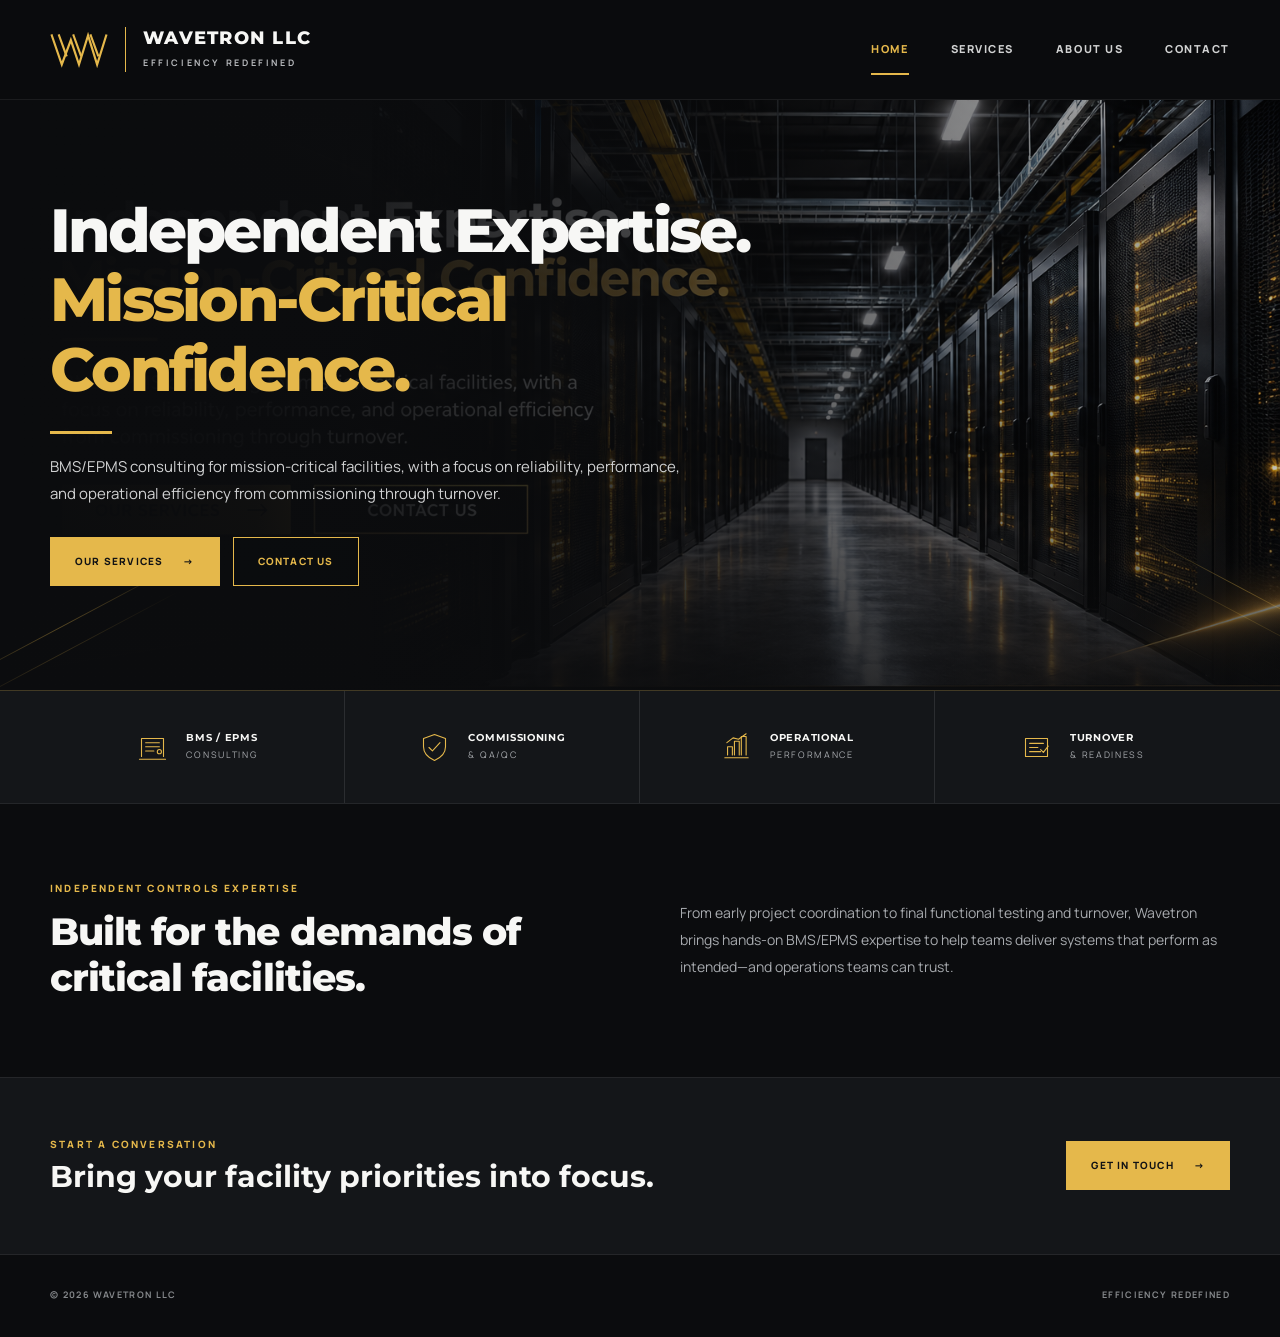
==== commit 98bbe2c1: "Refresh Wavetron website with black and gold multi-page design" ====
--- a/index.html
+++ b/index.html
@@ -1,124 +1,67 @@
 <!DOCTYPE html>
 <html lang="en">
-  <head>
-    <meta charset="UTF-8" />
-    <meta name="viewport" content="width=device-width, initial-scale=1.0" />
-    <meta name="description" content="Wavetron provides BMS and EPMS consulting for mission-critical facilities, with a focus on reliability, performance, and operational efficiency." />
-    <title>Wavetron LLC | Efficiency Redefined</title>
-    <link rel="preconnect" href="https://fonts.googleapis.com" />
-    <link rel="preconnect" href="https://fonts.gstatic.com" crossorigin />
-    <link href="https://fonts.googleapis.com/css2?family=Manrope:wght@400;500;600;700;800&family=Montserrat:wght@600;700;800&display=swap" rel="stylesheet" />
-    <link rel="stylesheet" href="styles.css" />
-  </head>
-  <body>
-    <header class="site-header">
-      <div class="container nav-wrap">
-        <a href="index.html" class="brand" aria-label="Wavetron LLC home">
-          <span class="brand-mark" aria-hidden="true">W</span>
-          <span class="brand-copy"><strong>WAVETRON LLC</strong><small>EFFICIENCY REDEFINED</small></span>
-        </a>
-        <button class="nav-toggle" aria-label="Toggle navigation" aria-expanded="false"><span></span><span></span><span></span></button>
-        <nav class="site-nav" aria-label="Main navigation">
-          <a href="index.html" class="active">HOME</a>
-          <a href="services.html">SERVICES</a>
-          <a href="about.html">OUR TEAM</a>
-          <a href="#contact">CONTACT</a>
-        </nav>
-      </div>
-    </header>
-
-    <main>
-      <section class="hero home-hero">
-        <div class="container hero-grid">
-          <div class="hero-copy">
-            <h1>Independent Expertise.<br><span>Mission-Critical Confidence.</span></h1>
-            <p class="lead">BMS/EPMS consulting for mission-critical facilities, with a focus on reliability, performance, and operational efficiency from commissioning through turnover.</p>
-            <div class="hero-actions">
-              <a href="services.html" class="btn btn-primary">OUR SERVICES <span aria-hidden="true">→</span></a>
-              <a href="#contact" class="btn btn-secondary">CONTACT US</a>
-            </div>
+<head>
+  <meta charset="UTF-8">
+  <meta name="viewport" content="width=device-width, initial-scale=1.0">
+  <meta name="description" content="Wavetron provides independent BMS and EPMS consulting for mission-critical facilities, from commissioning through turnover.">
+  <meta name="theme-color" content="#0B0C0E">
+  <title>Wavetron LLC | Efficiency Redefined</title>
+  <link rel="preconnect" href="https://fonts.googleapis.com">
+  <link rel="preconnect" href="https://fonts.gstatic.com" crossorigin>
+  <link href="https://fonts.googleapis.com/css2?family=Manrope:wght@400;500;600;700;800&family=Montserrat:wght@600;700;800&display=swap" rel="stylesheet">
+  <link rel="stylesheet" href="styles.css">
+</head>
+<body>
+  <header class="site-header">
+    <div class="container nav-wrap">
+      <a href="index.html" class="brand" aria-label="Wavetron LLC home">
+        <svg class="brand-mark" viewBox="0 0 64 42" aria-hidden="true"><path d="M2 5 13 37 23 10 32 37 42 5 52 37 62 5"/><path d="M10 5 18 27M26 5 34 27M45 5 53 27"/></svg>
+        <span class="brand-divider" aria-hidden="true"></span>
+        <span class="brand-copy"><strong>WAVETRON LLC</strong><small>EFFICIENCY REDEFINED</small></span>
+      </a>
+      <button class="nav-toggle" aria-label="Toggle navigation" aria-expanded="false"><span></span><span></span><span></span></button>
+      <nav class="site-nav" aria-label="Main navigation">
+        <a href="index.html" class="active" aria-current="page">HOME</a>
+        <a href="services.html">SERVICES</a>
+        <a href="about.html">ABOUT US</a>
+        <a href="contact.html">CONTACT</a>
+      </nav>
+    </div>
+  </header>
+  <main>
+    <section class="hero home-hero">
+      <div class="container hero-content">
+        <div class="hero-copy">
+          <h1>Independent Expertise.<br><span>Mission-Critical Confidence.</span></h1>
+          <span class="gold-rule" aria-hidden="true"></span>
+          <p class="lead">BMS/EPMS consulting for mission-critical facilities, with a focus on reliability, performance, and operational efficiency from commissioning through turnover.</p>
+          <div class="hero-actions">
+            <a href="services.html" class="btn btn-primary">OUR SERVICES <span aria-hidden="true">→</span></a>
+            <a href="contact.html" class="btn btn-outline">CONTACT US</a>
           </div>
         </div>
-      </section>
-
-      <section class="capabilities-strip" aria-label="Core capabilities">
-        <div class="container capability-grid">
-          <div class="capability"><span class="line-icon">◆</span><div><strong>BMS / EPMS</strong><small>CONSULTING</small></div></div>
-          <div class="capability"><span class="line-icon">▣</span><div><strong>COMMISSIONING</strong><small>&amp; QA/QC</small></div></div>
-          <div class="capability"><span class="line-icon">▥</span><div><strong>OPERATIONAL</strong><small>PERFORMANCE</small></div></div>
-          <div class="capability"><span class="line-icon">◇</span><div><strong>TURNOVER</strong><small>&amp; READINESS</small></div></div>
-        </div>
-      </section>
-
-      <section class="story-section">
-        <div class="container story-grid">
-          <div class="story-copy">
-            <p class="eyebrow">ABOUT US</p>
-            <h2>The Wavetron Story</h2>
-            <p>Independent BMS/EPMS expertise focused on performance, reliability, and operational efficiency for mission-critical facilities.</p>
-          </div>
-          <div class="story-image" role="img" aria-label="Mission-critical data center corridor"></div>
-        </div>
-        <div class="container story-details">
-          <div class="story-main">
-            <h2>Built for Mission-Critical Environments</h2>
-            <p>Wavetron LLC is a controls consulting firm specializing in BMS/EPMS for data centers and other critical facilities. We bridge the gap between design, construction, and operations by providing hands-on expertise, independent oversight, and practical solutions that drive performance and efficiency.</p>
-          </div>
-          <div class="story-list">
-            <div><span class="line-icon">◎</span><p><strong>OUR FOCUS</strong><small>Controls, integration, commissioning, and operational performance.</small></p></div>
-            <div><span class="line-icon">◇</span><p><strong>OUR APPROACH</strong><small>Independent, detail-driven, and solutions oriented.</small></p></div>
-            <div><span class="line-icon">▥</span><p><strong>OUR GOAL</strong><small>Reliable systems, fewer issues, and long-term efficiency for our clients.</small></p></div>
-          </div>
-        </div>
-        <div class="container founder-grid">
-          <div class="founder-portrait"><span>JN</span></div>
-          <div class="founder-copy">
-            <p class="eyebrow">FOUNDER</p>
-            <h2>Justin Nottingham</h2>
-            <h3>OWNER / CEO</h3>
-            <p>Justin founded Wavetron LLC to bring a more focused, hands-on approach to BMS/EPMS consulting in the data center industry. With nearly a decade of experience in controls, commissioning, and project leadership, he has supported large-scale, mission-critical projects from early design through turnover and operation.</p>
-            <p>Justin is passionate about system reliability, operational efficiency, and building strong, long-term partnerships with clients and project teams.</p>
-          </div>
-        </div>
-      </section>
-
-      <section class="services-preview">
-        <div class="container services-hero-grid">
-          <div class="services-copy">
-            <p class="eyebrow">WHAT WE DO</p>
-            <h2>BMS &amp; EPMS<br>CONSULTING<br>FOR DATA CENTERS</h2>
-            <p>Independent, hands-on controls expertise to drive reliability, performance, and operational efficiency in mission-critical facilities.</p>
-            <a href="services.html" class="btn btn-primary">OUR SERVICES <span>→</span></a>
-          </div>
-          <div class="services-image" role="img" aria-label="Data center infrastructure hallway"></div>
-        </div>
-        <div class="container">
-          <div class="services-heading"><h2>OUR SERVICES</h2><p>END-TO-END BMS/EPMS SUPPORT THROUGHOUT THE DATA CENTER LIFECYCLE</p></div>
-          <div class="services-grid">
-            <article><span class="line-icon">▣</span><div><h3>COMMISSIONING<br>&amp; QA/QC</h3><p>Independent oversight, system verification, and issue resolution to ensure performance and turnover readiness.</p></div></article>
-            <article><span class="line-icon">▥</span><div><h3>BMS/EPMS<br>PERFORMANCE</h3><p>Alarm analysis, trend review, and optimization to reduce nuisance alarms and improve reliability.</p></div></article>
-            <article><span class="line-icon">⚙</span><div><h3>INTEGRATION<br>&amp; TESTING</h3><p>Controls integration, L2/L3/L4 support, and functional testing through acceptance.</p></div></article>
-            <article><span class="line-icon">▤</span><div><h3>PROJECT<br>SUPPORT</h3><p>RFI and submittal review, onsite observations, and contractor accountability.</p></div></article>
-            <article><span class="line-icon">⌘</span><div><h3>SYSTEM<br>OPTIMIZATION</h3><p>Sequence review, setback validation, and operational tuning for efficiency and stability.</p></div></article>
-            <article><span class="line-icon">♙</span><div><h3>OWNER / OPS<br>SUPPORT</h3><p>Clear reporting, actionable corrective lists, and ongoing operational assistance.</p></div></article>
-          </div>
-          <div class="cta-panel">
-            <span class="cta-mark">W</span>
-            <div><h2>A CONTROLS PARTNER YOU CAN COUNT ON</h2><p>Independent expertise. Practical solutions. Measurable results.</p></div>
-            <a href="#contact" class="btn btn-primary">GET IN TOUCH <span>→</span></a>
-          </div>
-        </div>
-      </section>
-
-      <section class="cta-band" id="contact">
-        <div class="container cta-inner">
-          <div><p class="eyebrow">CONTACT WAVETRON</p><h2>Build a stronger mission-critical operation.</h2></div>
-          <a href="mailto:hello@wavetron.com" class="btn btn-primary">hello@wavetron.com <span>→</span></a>
-        </div>
-      </section>
-    </main>
-
-    <footer class="site-footer"><div class="container footer-inner"><p>© <span id="year"></span> WAVETRON LLC</p><p>EFFICIENCY REDEFINED</p></div></footer>
-    <script src="script.js"></script>
-  </body>
+      </div>
+      <span class="hero-streak hero-streak-left" aria-hidden="true"></span><span class="hero-streak hero-streak-right" aria-hidden="true"></span>
+    </section>
+    <section class="capabilities-strip" aria-label="Core capabilities">
+      <div class="container capability-grid">
+        <div class="capability"><svg class="line-icon" viewBox="0 0 48 48" aria-hidden="true"><path d="M8 37V11h32v26M14 17h20M14 23h20M14 29h12M5 41h38"/><circle cx="34" cy="30" r="3"/></svg><div><strong>BMS / EPMS</strong><small>CONSULTING</small></div></div>
+        <div class="capability"><svg class="line-icon" viewBox="0 0 48 48" aria-hidden="true"><path d="M24 5 40 11v12c0 10-7 16-16 20C15 39 8 33 8 23V11zM16 24l5 5 11-12"/></svg><div><strong>COMMISSIONING</strong><small>&amp; QA/QC</small></div></div>
+        <div class="capability"><svg class="line-icon" viewBox="0 0 48 48" aria-hidden="true"><path d="M7 39h34M11 35V23h7v12M21 35V15h7v20M31 35V8h7v27"/><path d="m10 17 9-7 8 2 11-8"/></svg><div><strong>OPERATIONAL</strong><small>PERFORMANCE</small></div></div>
+        <div class="capability"><svg class="line-icon" viewBox="0 0 48 48" aria-hidden="true"><path d="M8 11h32v26H8zM14 18h20M14 24h12M14 30h16"/><path d="m30 27 4 4 7-9"/></svg><div><strong>TURNOVER</strong><small>&amp; READINESS</small></div></div>
+      </div>
+    </section>
+    <section class="home-intro section-pad">
+      <div class="container intro-grid">
+        <div><p class="eyebrow">INDEPENDENT CONTROLS EXPERTISE</p><h2>Built for the demands of critical facilities.</h2></div>
+        <p class="body-copy">From early project coordination to final functional testing and turnover, Wavetron brings hands-on BMS/EPMS expertise to help teams deliver systems that perform as intended—and operations teams can trust.</p>
+      </div>
+    </section>
+    <section class="cta-band">
+      <div class="container cta-inner"><div><p class="eyebrow">START A CONVERSATION</p><h2>Bring your facility priorities into focus.</h2></div><a href="contact.html" class="btn btn-primary">GET IN TOUCH <span aria-hidden="true">→</span></a></div>
+    </section>
+  </main>
+  <footer class="site-footer"><div class="container footer-inner"><p>© <span id="year">2026</span> WAVETRON LLC</p><p>EFFICIENCY REDEFINED</p></div></footer>
+  <script src="script.js"></script>
+</body>
 </html>
--- a/styles.css
+++ b/styles.css
@@ -1,116 +1,203 @@
+@import url('https://fonts.googleapis.com/css2?family=Manrope:wght@400;500;600;700;800&family=Montserrat:wght@600;700;800&display=swap');
+
 :root {
-  --navy: #090f1c;
-  --navy-2: #101827;
-  --panel: #141c2a;
-  --panel-2: #1a2231;
-  --gold: #f2bd45;
-  --gold-2: #d99c24;
-  --text: #f7f8fb;
-  --muted: #c5c9d2;
-  --line: rgba(242,189,69,.22);
+  color-scheme: dark;
+  --black: #0B0C0E;
+  --charcoal: #141619;
+  --charcoal-light: #1B1E22;
+  --gold: #E5B84B;
+  --white: #F7F7F5;
+  --muted: #A7AAAE;
+  --line: rgba(229, 184, 75, .35);
   --max: 1180px;
 }
 * { box-sizing: border-box; }
 html { scroll-behavior: smooth; }
-body { margin: 0; font-family: "Manrope", sans-serif; background: var(--navy); color: var(--text); line-height: 1.65; }
+body { margin: 0; background: var(--black); color: var(--white); font-family: "Manrope", sans-serif; line-height: 1.65; }
 a { color: inherit; text-decoration: none; }
-img { max-width: 100%; display: block; }
-.container { width: min(var(--max), calc(100% - 48px)); margin: 0 auto; }
-
-.site-header { height: 104px; position: relative; z-index: 30; background: rgba(8,13,25,.96); border-bottom: 1px solid rgba(255,255,255,.04); }
-.nav-wrap { height: 104px; display: flex; align-items: center; justify-content: space-between; }
-.brand { display: flex; align-items: center; gap: 14px; }
-.brand-mark { width: 74px; height: 54px; display: grid; place-items: center; color: var(--gold); border: 4px solid var(--gold); border-bottom: 0; clip-path: polygon(0 0,18% 72%,36% 0,50% 72%,64% 0,82% 72%,100% 0,100% 18%,83% 92%,64% 20%,50% 92%,36% 20%,18% 92%,0 18%); font: 800 38px/1 "Montserrat",sans-serif; padding-top: 8px; }
-.brand-copy { display: flex; flex-direction: column; border-left: 1px solid var(--gold); padding-left: 16px; }
-.brand-copy strong { font: 800 22px/1 "Montserrat",sans-serif; letter-spacing: .01em; }
-.brand-copy small { margin-top: 8px; color: var(--gold); font-size: 12px; letter-spacing: .28em; }
-.site-nav { display: flex; align-items: center; gap: 52px; }
-.site-nav a { position: relative; color: #dfe3e9; font-size: 13px; font-weight: 800; letter-spacing: .02em; }
-.site-nav a.active, .site-nav a:hover { color: var(--gold); }
-.site-nav a.active::after { content:""; position:absolute; left:-5px; right:-5px; bottom:-18px; height:2px; background:var(--gold); }
-.nav-toggle { display:none; border:0; background:transparent; }
-
-.hero { position: relative; min-height: 540px; background: linear-gradient(90deg, rgba(8,13,25,.98) 0%, rgba(8,13,25,.82) 38%, rgba(8,13,25,.12) 74%), url("https://images.unsplash.com/photo-1558494949-ef010cbdcc31?auto=format&fit=crop&w=1800&q=85") center/cover; }
-.home-hero { display:flex; align-items:center; }
-.hero-grid { display:grid; grid-template-columns: 58% 42%; }
-.hero-copy { padding: 70px 0 90px; }
-.hero-copy h1 { margin:0; font: 800 clamp(42px,5vw,62px)/1.08 "Montserrat",sans-serif; letter-spacing:-.03em; }
-.hero-copy h1 span { color:var(--gold); }
-.hero-copy .lead { max-width:590px; margin:38px 0 28px; padding-left:0; border-left:0; color:#e2e5ea; font-size:17px; }
-.hero-actions { display:flex; gap:16px; }
-.btn { min-height:48px; display:inline-flex; align-items:center; justify-content:center; gap:24px; padding:0 30px; border:1px solid transparent; font-size:13px; font-weight:800; }
-.btn-primary { background:var(--gold); color:#111827; border-radius:0; }
-.btn-primary:hover { background:#ffd16a; }
-.btn-secondary { border:1px solid rgba(255,255,255,.38); background:rgba(8,13,25,.25); }
-
-.capabilities-strip { height:82px; background:#151c29; border-top:1px solid var(--line); border-bottom:1px solid rgba(255,255,255,.07); }
-.capability-grid { height:82px; display:grid; grid-template-columns:repeat(4,1fr); }
-.capability { display:flex; align-items:center; justify-content:center; gap:18px; border-right:1px solid rgba(255,255,255,.07); }
-.capability:last-child { border-right:0; }
-.line-icon { color:var(--gold); font-size:30px; line-height:1; }
-.capability div { display:flex; flex-direction:column; }
-.capability strong { font:800 12px/1.2 "Montserrat",sans-serif; }
-.capability small { margin-top:5px; color:#b7bec9; font-size:12px; letter-spacing:.22em; }
-
-.eyebrow { margin:0 0 8px; color:var(--gold); font-size:12px; font-weight:800; letter-spacing:.18em; }
-.story-section { background:var(--navy); }
-.story-grid { position:relative; min-height:310px; display:grid; grid-template-columns:42% 58%; align-items:center; }
-.story-grid::before { content:""; position:absolute; z-index:0; left:-900px; right:-900px; top:0; bottom:0; background:linear-gradient(90deg,#090f1c 0%,#090f1c 45%,#111827 45%,#111827 100%); }
-.story-copy, .story-image { position:relative; z-index:1; }
-.story-copy { padding-right:40px; }
-.story-copy h2 { margin:0 0 10px; font:800 38px/1.1 "Montserrat",sans-serif; }
-.story-copy p:last-child { max-width:430px; color:var(--muted); }
-.story-image { height:310px; background:linear-gradient(90deg,rgba(9,15,28,.05),rgba(9,15,28,.15)), url("https://images.unsplash.com/photo-1558494949-ef010cbdcc31?auto=format&fit=crop&w=1200&q=85") center/cover; }
-.story-details { min-height:310px; display:grid; grid-template-columns:52% 48%; border-bottom:1px solid rgba(255,255,255,.07); }
-.story-main { padding:58px 50px 58px 20px; }
-.story-main h2 { max-width:520px; margin:0 0 18px; font:800 38px/1.05 "Montserrat",sans-serif; }
-.story-main p { max-width:560px; color:var(--muted); }
-.story-list { margin:35px 0; padding:25px 18px 25px 35px; display:flex; flex-direction:column; justify-content:center; border-left:1px solid var(--gold); }
-.story-list div { display:flex; align-items:flex-start; gap:18px; margin:8px 0; }
-.story-list p { display:flex; flex-direction:column; margin:0; }
-.story-list strong { color:var(--gold); font-size:12px; letter-spacing:.08em; }
-.story-list small { color:#cfd3da; }
-.founder-grid { min-height:430px; display:grid; grid-template-columns:38% 62%; align-items:center; }
-.founder-portrait { height:330px; width:300px; border:1px solid var(--gold); background:linear-gradient(180deg,transparent 55%,rgba(217,156,36,.12)), linear-gradient(135deg,#26384a,#9ca8b1); display:flex; align-items:flex-end; justify-content:center; }
-.founder-portrait span { font:800 90px/1 "Montserrat",sans-serif; color:rgba(9,15,28,.75); margin-bottom:30px; }
-.founder-copy { padding:45px 0 45px 10px; }
-.founder-copy h2 { margin:0; font:800 38px/1.1 "Montserrat",sans-serif; }
-.founder-copy h3 { margin:6px 0 16px; color:var(--gold); font-size:13px; letter-spacing:.12em; }
-.founder-copy p:not(.eyebrow) { color:var(--muted); }
-
-.services-preview { background:linear-gradient(180deg,var(--navy),#070c16); }
-.services-hero-grid { min-height:350px; display:grid; grid-template-columns:50% 50%; }
-.services-copy { padding:55px 55px 55px 20px; }
-.services-copy h2 { margin:0 0 18px; font:800 38px/1.05 "Montserrat",sans-serif; }
-.services-copy p { max-width:480px; color:var(--muted); }
-.services-copy .btn { margin-top:12px; }
-.services-image { background:linear-gradient(90deg,rgba(9,15,28,.05),rgba(9,15,28,.12)), url("https://images.unsplash.com/photo-1558494949-ef010cbdcc31?auto=format&fit=crop&w=1400&q=85") center/cover; }
-.services-heading { text-align:center; padding:34px 0 30px; }
-.services-heading h2 { position:relative; margin:0; font:800 25px/1 "Montserrat",sans-serif; }
-.services-heading h2::before,.services-heading h2::after { content:""; position:absolute; top:12px; width:28%; height:1px; background:var(--gold); }
-.services-heading h2::before { left:0; }.services-heading h2::after { right:0; }
-.services-heading p { color:#cbd0d8; font-size:11px; letter-spacing:.12em; }
-.services-grid { display:grid; grid-template-columns:repeat(3,1fr); gap:12px; }
-.services-grid article { min-height:110px; display:flex; gap:20px; align-items:flex-start; padding:18px; background:rgba(20,28,42,.88); border:1px solid rgba(255,255,255,.04); }
-.services-grid h3 { margin:0 0 6px; font:800 12px/1.35 "Montserrat",sans-serif; }
-.services-grid p { margin:0; color:#bdc4ce; font-size:11px; line-height:1.45; }
-.cta-panel { min-height:108px; margin:28px 0 35px; display:grid; grid-template-columns:130px 1fr auto; align-items:center; border:1px solid var(--gold); background:linear-gradient(90deg,rgba(17,25,38,.98),rgba(24,34,49,.98)); }
-.cta-mark { height:108px; display:grid; place-items:center; color:var(--gold); border-right:1px solid rgba(255,255,255,.05); font:800 65px/1 "Montserrat",sans-serif; }
-.cta-panel div { padding:0 30px; }.cta-panel h2 { margin:0; font:800 18px/1.2 "Montserrat",sans-serif; }.cta-panel p { margin:5px 0 0; color:#bdc4ce; }.cta-panel .btn { margin-right:18px; }
-
-.page-hero { min-height:310px; display:flex; align-items:center; background:linear-gradient(90deg,#090f1c 0%,rgba(9,15,28,.88) 55%,rgba(9,15,28,.4)),url("https://images.unsplash.com/photo-1558494949-ef010cbdcc31?auto=format&fit=crop&w=1600&q=85") center/cover; }
-.page-hero h1 { margin:0; font:800 50px/1.08 "Montserrat",sans-serif; }.page-hero p:last-child { max-width:620px; color:var(--muted); }
-.section { padding:70px 0; }.alt-bg { background:#101827; }.section-heading { margin-bottom:32px; }.section-heading h2 { margin:0; font:800 38px/1.1 "Montserrat",sans-serif; }
-.service-details { display:grid; grid-template-columns:1fr 1fr; gap:18px; }.detail-card { padding:34px; background:var(--panel); border:1px solid rgba(255,255,255,.06); }.detail-card h2 { margin:0 0 12px; font:800 26px/1.1 "Montserrat",sans-serif; }.detail-card p:not(.eyebrow) { color:var(--muted); }.detail-card ul { margin:20px 0 0; padding-left:18px; }.detail-card li { color:#d2d6dd; margin:7px 0; }
-.timeline { display:grid; gap:10px; }.timeline-item { display:grid; grid-template-columns:72px 1fr; align-items:center; min-height:90px; background:var(--panel); border:1px solid rgba(255,255,255,.05); }.timeline-item > span { justify-self:center; color:var(--gold); font:800 22px/1 "Montserrat",sans-serif; }.timeline-item h3 { margin:0; }.timeline-item p { margin:3px 0 0; color:var(--muted); }
-.cta-band { padding:45px 0; }.cta-inner { min-height:110px; display:flex; align-items:center; justify-content:space-between; border:1px solid var(--gold); padding:20px 28px; background:linear-gradient(90deg,var(--panel),var(--panel-2)); }.cta-inner h2 { margin:0; font:800 24px/1.2 "Montserrat",sans-serif; }
-.site-footer { height:100px; display:flex; align-items:center; border-top:1px solid rgba(255,255,255,.08); }.footer-inner { display:flex; justify-content:space-between; color:#bfc5ce; font-size:12px; letter-spacing:.08em; }
-
-@media (max-width:900px) {
-  .container { width:min(100% - 32px,var(--max)); }.site-header,.nav-wrap { height:82px; }.nav-toggle { display:flex; flex-direction:column; gap:5px; }.nav-toggle span { width:26px; height:2px; background:white; }.brand-mark { width:58px; height:44px; }.brand-copy strong { font-size:17px; }.brand-copy small { font-size:9px; }
-  .site-nav { display:none; position:absolute; top:82px; left:16px; right:16px; flex-direction:column; align-items:flex-start; gap:18px; padding:20px; background:#111827; border:1px solid var(--line); }.site-nav.is-open { display:flex; }.site-nav a.active::after { display:none; }
-  .hero { min-height:520px; }.hero-grid { grid-template-columns:1fr; }.hero-copy h1 { font-size:43px; }.capabilities-strip { height:auto; }.capability-grid { height:auto; grid-template-columns:1fr 1fr; }.capability { min-height:76px; border-bottom:1px solid rgba(255,255,255,.07); }
-  .story-grid { grid-template-columns:1fr; }.story-grid::before { left:-16px; right:-16px; }.story-copy { padding:55px 0; }.story-image { height:260px; }.story-details { grid-template-columns:1fr; }.story-main { padding:50px 0; }.story-list { margin:0 0 40px; }.founder-grid { grid-template-columns:1fr; padding:50px 0; }.founder-portrait { width:min(300px,100%); }.founder-copy { padding:35px 0 0; }
-  .services-hero-grid { grid-template-columns:1fr; }.services-copy { padding:55px 0; }.services-image { height:300px; }.services-grid { grid-template-columns:1fr 1fr; }.cta-panel { grid-template-columns:90px 1fr; }.cta-mark { grid-row:1/3; height:100%; }.cta-panel .btn { grid-column:2; margin:0 20px 20px; justify-self:start; }.service-details { grid-template-columns:1fr; }.cta-inner { flex-direction:column; align-items:flex-start; gap:20px; }.footer-inner { width:100%; }
+button, input, textarea { font: inherit; }
+img, svg { display: block; }
+.container { width: min(var(--max), calc(100% - 48px)); margin-inline: auto; }
+
+.site-header { position: relative; z-index: 20; height: 100px; background: rgba(11, 12, 14, .98); border-bottom: 1px solid rgba(255,255,255,.07); }
+.nav-wrap { height: 100%; display: flex; align-items: center; justify-content: space-between; }
+.brand { display: inline-flex; align-items: center; gap: 17px; }
+.brand-mark { width: 58px; height: 42px; fill: none; stroke: var(--gold); stroke-width: 2.4; stroke-linecap: square; stroke-linejoin: miter; }
+.brand-divider { height: 45px; border-left: 1px solid var(--gold); }
+.brand-copy { display: flex; flex-direction: column; }
+.brand-copy strong { font: 800 18px/1.2 "Montserrat", sans-serif; letter-spacing: .07em; }
+.brand-copy small { margin-top: 6px; color: #B5B7BA; font-size: 9px; font-weight: 700; letter-spacing: .29em; }
+.site-nav { display: flex; align-items: center; gap: 42px; height: 100%; }
+.site-nav a { position: relative; display: flex; align-items: center; height: 100%; color: #D1D2D2; font-size: 11px; font-weight: 800; letter-spacing: .14em; transition: color .2s ease; }
+.site-nav a:hover, .site-nav a.active { color: var(--gold); }
+.site-nav a.active::after { position: absolute; right: 0; bottom: 24px; left: 0; height: 2px; background: var(--gold); content: ""; }
+.nav-toggle { display: none; }
+
+.hero { position: relative; overflow: hidden; }
+.home-hero { min-height: 590px; display: flex; align-items: center; background-color: var(--black); background-image: linear-gradient(90deg, #0B0C0E 0%, rgba(11,12,14,.98) 20%, rgba(11,12,14,.79) 48%, rgba(11,12,14,.25) 100%), linear-gradient(0deg, rgba(11,12,14,.72), transparent 35%), url("hero-home.jpg"), url("home.jpg.PNG"); background-position: center; background-size: cover; }
+.hero-content { position: relative; z-index: 1; }
+.hero-copy { max-width: 760px; padding: 82px 0 90px; }
+.hero-copy h1, .page-hero h1 { margin: 0; font: 800 clamp(38px, 5vw, 61px)/1.14 "Montserrat", sans-serif; letter-spacing: -.045em; }
+.hero-copy h1 span, .contact-copy h2 span { color: var(--gold); }
+.gold-rule { display: block; width: 62px; height: 3px; margin: 26px 0 19px; background: var(--gold); }
+.lead { max-width: 640px; margin: 0; color: #D0D1D2; font-size: 15px; line-height: 1.85; }
+.hero-actions { display: flex; flex-wrap: wrap; gap: 13px; margin-top: 29px; }
+.btn { min-height: 49px; display: inline-flex; align-items: center; justify-content: center; gap: 20px; padding: 0 24px; border: 1px solid transparent; border-radius: 0; font-size: 10px; font-weight: 800; letter-spacing: .12em; transition: background .2s ease, color .2s ease, border-color .2s ease; cursor: pointer; }
+.btn-primary { background: var(--gold); color: #111214; }
+.btn-primary:hover { background: #F0CC71; }
+.btn-outline { border-color: var(--gold); color: var(--gold); background: rgba(11,12,14,.45); }
+.btn-outline:hover { color: var(--black); background: var(--gold); }
+.hero-streak { position: absolute; bottom: -34px; width: 240px; height: 135px; opacity: .35; transform: skewY(-28deg); pointer-events: none; }
+.hero-streak::before, .hero-streak::after { position: absolute; right: 0; left: 0; height: 1px; background: linear-gradient(90deg, transparent, var(--gold), transparent); content: ""; }
+.hero-streak::before { top: 38px; }.hero-streak::after { top: 65px; opacity: .55; }
+.hero-streak-left { left: -60px; }.hero-streak-right { right: -80px; bottom: 6px; transform: skewY(28deg); }
+.capabilities-strip { background: var(--charcoal); border-top: 1px solid rgba(229,184,75,.22); border-bottom: 1px solid rgba(255,255,255,.07); }
+.capability-grid { min-height: 112px; display: grid; grid-template-columns: repeat(4, 1fr); }
+.capability { display: flex; align-items: center; justify-content: center; gap: 17px; padding: 18px 12px; border-right: 1px solid rgba(255,255,255,.1); }
+.capability:last-child { border-right: 0; }
+.line-icon { width: 36px; height: 36px; flex: 0 0 36px; color: var(--gold); fill: none; stroke: currentColor; stroke-width: 1.6; stroke-linecap: round; stroke-linejoin: round; }
+.capability .line-icon { width: 33px; height: 33px; flex-basis: 33px; }
+.capability div { display: flex; flex-direction: column; }
+.capability strong { font: 700 10px/1.45 "Montserrat", sans-serif; letter-spacing: .07em; }
+.capability small { margin-top: 3px; color: var(--muted); font-size: 9px; letter-spacing: .19em; }
+.section-pad { padding: 76px 0; }
+.home-intro { background: var(--black); }
+.intro-grid { display: grid; grid-template-columns: 1fr 1fr; gap: 80px; align-items: center; }
+.eyebrow { margin: 0 0 12px; color: var(--gold); font-size: 10px; font-weight: 800; letter-spacing: .22em; }
+.intro-grid h2, .about-company h2, .contact-copy h2 { margin: 0; font: 800 clamp(28px, 3vw, 39px)/1.2 "Montserrat", sans-serif; letter-spacing: -.025em; }
+.body-copy, .about-company p:not(.eyebrow), .contact-copy > p:not(.eyebrow), .founder-copy p:not(.eyebrow) { color: var(--muted); font-size: 14px; line-height: 1.9; }
+
+.page-hero { min-height: 390px; display: flex; align-items: center; background-color: var(--black); background-size: cover; background-position: center; }
+.services-hero { background-image: linear-gradient(90deg, var(--black) 0%, rgba(11,12,14,.98) 35%, rgba(11,12,14,.77) 57%, rgba(11,12,14,.18) 100%), url("hero-services.jpg"), url("home.jpg.PNG"); }
+.about-hero { background-image: linear-gradient(90deg, var(--black) 0%, rgba(11,12,14,.94) 40%, rgba(11,12,14,.48) 100%), url("hero-about.jpg"), url("home.jpg.PNG"); }
+.contact-hero { min-height: 300px; background-image: linear-gradient(90deg, var(--black) 0%, rgba(11,12,14,.8) 100%), url("hero-about.jpg"), url("home.jpg.PNG"); }
+.page-hero-copy { padding-top: 54px; padding-bottom: 54px; }
+.eyebrow-lined { display: flex; align-items: center; gap: 16px; }
+.eyebrow-lined::after { width: 66px; height: 1px; background: var(--gold); content: ""; }
+.page-hero h1 { max-width: 780px; font-size: clamp(36px, 4.5vw, 54px); }
+.page-hero-copy > p:not(.eyebrow) { max-width: 590px; margin: 17px 0 0; color: #D0D1D2; font-size: 14px; line-height: 1.85; }
+.page-hero .btn { margin-top: 24px; }
+.services-section { padding-top: 63px; background: var(--black); }
+.services-heading { display: grid; grid-template-columns: minmax(30px, 1fr) auto minmax(30px, 1fr); gap: 24px; align-items: center; text-align: center; }
+.services-heading > span { height: 1px; background: var(--gold); }
+.services-heading h2 { margin: 0; font: 800 23px/1.2 "Montserrat", sans-serif; letter-spacing: .05em; }
+.services-heading p { grid-column: 1 / -1; margin: -13px 0 10px; color: var(--muted); font-size: 9px; font-weight: 600; letter-spacing: .17em; }
+.services-grid { display: grid; grid-template-columns: repeat(3, 1fr); gap: 13px; margin-top: 25px; }
+.service-card { min-height: 148px; display: flex; gap: 17px; align-items: flex-start; padding: 23px 20px; background: var(--charcoal); border: 1px solid rgba(255,255,255,.055); }
+.service-card .line-icon { margin-top: 1px; }
+.service-card h3 { margin: 1px 0 8px; font: 800 11px/1.5 "Montserrat", sans-serif; letter-spacing: .035em; }
+.service-card p { margin: 0; color: var(--muted); font-size: 11px; line-height: 1.7; }
+.cta-panel { min-height: 114px; display: grid; grid-template-columns: 88px 1px 1fr auto; align-items: center; gap: 24px; margin-top: 32px; padding: 14px 22px; border: 1px solid var(--gold); background: linear-gradient(100deg, rgba(229,184,75,.08), rgba(20,22,25,.75) 45%); }
+.cta-logo svg { width: 54px; height: 38px; margin: auto; fill: none; stroke: var(--gold); stroke-width: 2.4; stroke-linecap: square; }
+.cta-divider { height: 65px; background: var(--gold); }
+.cta-copy h2 { margin: 0; font: 800 14px/1.4 "Montserrat", sans-serif; letter-spacing: .035em; }
+.cta-copy p { margin: 5px 0 0; color: var(--muted); font-size: 12px; }
+
+.about-content { padding-top: 72px; }
+.about-split { display: grid; grid-template-columns: 1fr 1fr; gap: 60px; align-items: center; }
+.about-company { padding: 14px 34px 14px 0; }
+.about-company h2 { margin-bottom: 17px; }
+.story-list { display: flex; flex-direction: column; gap: 23px; padding: 12px 0 12px 38px; border-left: 1px solid var(--gold); }
+.story-list > div { display: flex; align-items: flex-start; gap: 17px; }
+.story-list p { display: flex; flex-direction: column; gap: 5px; margin: 0; }
+.story-list strong { color: var(--gold); font-size: 10px; letter-spacing: .14em; }
+.story-list small { color: var(--muted); font-size: 12px; line-height: 1.7; }
+.founder-grid { display: grid; grid-template-columns: minmax(240px, 36%) 1fr; gap: 65px; align-items: center; margin-top: 70px; padding-top: 65px; border-top: 1px solid rgba(255,255,255,.1); }
+.founder-photo { min-height: 360px; background-color: var(--charcoal); background-image: linear-gradient(180deg, transparent 65%, rgba(11,12,14,.25)), url("justin.jpg"); background-position: center 30%; background-size: cover; border: 1px solid rgba(229,184,75,.55); }
+.founder-copy h2 { margin: 0; font: 800 36px/1.2 "Montserrat", sans-serif; }
+.founder-copy h3 { margin: 7px 0 18px; color: var(--gold); font-size: 10px; letter-spacing: .17em; }
+
+.contact-section { padding-top: 70px; padding-bottom: 85px; }
+.contact-grid { display: grid; grid-template-columns: .9fr 1.1fr; gap: 78px; align-items: start; }
+.contact-copy { padding-top: 12px; }
+.contact-copy h2 { font-size: clamp(29px, 3.4vw, 42px); }
+.contact-copy > p:not(.eyebrow) { margin: 19px 0 29px; }
+.contact-detail { display: flex; gap: 16px; align-items: center; margin-top: 20px; padding-top: 19px; border-top: 1px solid rgba(255,255,255,.1); }
+.contact-icon { width: 34px; height: 34px; display: grid; place-items: center; border: 1px solid var(--line); color: var(--gold); font-size: 18px; }
+.contact-detail div { display: flex; flex-direction: column; gap: 3px; }
+.contact-detail strong { color: var(--gold); font-size: 9px; letter-spacing: .17em; }
+.contact-detail a, .contact-detail div > span { color: #D4D5D5; font-size: 12px; }
+.contact-detail a:hover { color: var(--gold); }
+.contact-form { padding: 30px; background: var(--charcoal); border: 1px solid rgba(255,255,255,.08); }
+.form-row { display: flex; flex-direction: column; gap: 8px; margin-bottom: 19px; }
+.form-row label { color: #D6D6D4; font-size: 9px; font-weight: 800; letter-spacing: .16em; }
+.form-row label span { color: var(--muted); font-weight: 500; }
+.form-row input, .form-row textarea { width: 100%; padding: 12px 13px; color: var(--white); background: #0F1113; border: 1px solid rgba(255,255,255,.12); border-radius: 0; outline: none; resize: vertical; }
+.form-row input:focus, .form-row textarea:focus { border-color: var(--gold); }
+.contact-form .btn { border: 0; }
+.form-note { margin: 13px 0 0; color: var(--muted); font-size: 10px; }
+.cta-band { padding: 42px 0; background: var(--charcoal); border-top: 1px solid rgba(255,255,255,.07); border-bottom: 1px solid rgba(255,255,255,.07); }
+.cta-inner { min-height: 92px; display: flex; align-items: center; justify-content: space-between; gap: 25px; }
+.cta-inner .eyebrow { margin-bottom: 6px; }
+.cta-inner h2 { margin: 0; font: 700 clamp(20px, 2.7vw, 30px)/1.25 "Montserrat", sans-serif; }
+.site-footer { min-height: 82px; display: flex; align-items: center; background: var(--black); }
+.footer-inner { display: flex; justify-content: space-between; color: #85888B; font-size: 9px; font-weight: 700; letter-spacing: .15em; }
+.footer-inner p { margin: 0; }
+
+@media (max-width: 900px) {
+  .container { width: min(100% - 36px, var(--max)); }
+  .site-header { height: 86px; }
+  .site-nav { gap: 23px; }
+  .site-nav a.active::after { bottom: 18px; }
+  .home-hero { min-height: 540px; }
+  .capability-grid { grid-template-columns: repeat(2, 1fr); }
+  .capability:nth-child(2) { border-right: 0; }
+  .capability:nth-child(-n+2) { border-bottom: 1px solid rgba(255,255,255,.1); }
+  .intro-grid { gap: 35px; }
+  .services-grid { grid-template-columns: repeat(2, 1fr); }
+  .about-split { gap: 35px; }
+  .founder-grid { gap: 38px; }
+  .contact-grid { gap: 40px; }
 }
-@media (max-width:600px) { .container { width:calc(100% - 28px); }.brand-copy { display:none; }.hero { min-height:560px; }.hero-copy { padding:55px 0; }.hero-copy h1 { font-size:36px; }.hero-copy .lead { font-size:15px; }.hero-actions { flex-direction:column; }.btn { width:100%; }.capability-grid { grid-template-columns:1fr; }.capability { justify-content:flex-start; padding-left:15px; }.story-copy h2,.story-main h2,.founder-copy h2,.section-heading h2 { font-size:31px; }.services-grid { grid-template-columns:1fr; }.services-heading h2::before,.services-heading h2::after { width:20%; }.cta-panel { grid-template-columns:70px 1fr; }.cta-mark { font-size:46px; }.page-hero h1 { font-size:38px; }.timeline-item { grid-template-columns:58px 1fr; }.footer-inner { flex-direction:column; align-items:center; gap:4px; }.footer-inner p { margin:4px 0; } }
+@media (max-width: 640px) {
+  .container { width: calc(100% - 32px); }
+  .site-header { height: 76px; }
+  .brand { gap: 10px; }
+  .brand-mark { width: 43px; height: 32px; }
+  .brand-divider { height: 35px; }
+  .brand-copy strong { font-size: 14px; }
+  .brand-copy small { font-size: 7px; letter-spacing: .2em; }
+  .nav-toggle { width: 40px; height: 40px; display: flex; flex-direction: column; justify-content: center; gap: 5px; padding: 7px; background: transparent; border: 1px solid rgba(229,184,75,.45); cursor: pointer; }
+  .nav-toggle span { width: 100%; height: 1px; background: var(--gold); }
+  .site-nav { position: absolute; top: 76px; right: 16px; left: 16px; height: auto; display: none; flex-direction: column; align-items: stretch; gap: 0; padding: 8px 18px; background: var(--charcoal); border: 1px solid rgba(229,184,75,.35); }
+  .site-nav.is-open { display: flex; }
+  .site-nav a { min-height: 44px; }
+  .site-nav a.active::after { right: auto; bottom: 5px; width: 33px; }
+  .home-hero { min-height: 550px; background-position: 58% center; }
+  .hero-copy { padding: 62px 0 74px; }
+  .hero-copy h1 { font-size: clamp(36px, 10vw, 46px); }
+  .lead { font-size: 13px; }
+  .hero-actions { gap: 10px; }
+  .btn { min-height: 46px; gap: 12px; padding: 0 16px; font-size: 9px; }
+  .capability { justify-content: flex-start; gap: 10px; padding: 16px 8px; }
+  .capability strong { font-size: 8px; }
+  .capability small { font-size: 8px; letter-spacing: .12em; }
+  .capability .line-icon { width: 27px; height: 27px; flex-basis: 27px; }
+  .section-pad { padding: 55px 0; }
+  .intro-grid, .about-split, .founder-grid, .contact-grid { grid-template-columns: 1fr; gap: 25px; }
+  .intro-grid h2, .about-company h2, .contact-copy h2 { font-size: 30px; }
+  .body-copy { margin: 0; }
+  .page-hero { min-height: 320px; background-position: 60% center; }
+  .page-hero h1 { font-size: clamp(34px, 9vw, 44px); }
+  .page-hero-copy > p:not(.eyebrow) { font-size: 13px; }
+  .services-heading { column-gap: 12px; }
+  .services-heading h2 { font-size: 20px; }
+  .services-heading p { font-size: 8px; line-height: 1.7; }
+  .services-grid { grid-template-columns: 1fr; gap: 10px; }
+  .service-card { min-height: auto; padding: 20px 17px; }
+  .cta-panel { grid-template-columns: 52px 1px 1fr; gap: 12px; padding: 18px 13px; }
+  .cta-logo svg { width: 42px; }
+  .cta-divider { height: 58px; }
+  .cta-copy h2 { font-size: 11px; }
+  .cta-copy p { font-size: 10px; }
+  .cta-panel .btn { grid-column: 1 / -1; justify-self: start; margin: 4px 0 0; }
+  .about-company { padding: 0; }
+  .story-list { padding: 5px 0 5px 18px; }
+  .founder-grid { margin-top: 35px; padding-top: 35px; }
+  .founder-photo { min-height: 330px; max-width: 100%; }
+  .founder-copy h2 { font-size: 30px; }
+  .contact-form { padding: 22px 17px; }
+  .cta-inner { align-items: flex-start; flex-direction: column; }
+  .footer-inner { gap: 10px; font-size: 8px; }
+}
+@media (prefers-reduced-motion: reduce) { html { scroll-behavior: auto; } *, *::before, *::after { transition-duration: .01ms !important; } }
